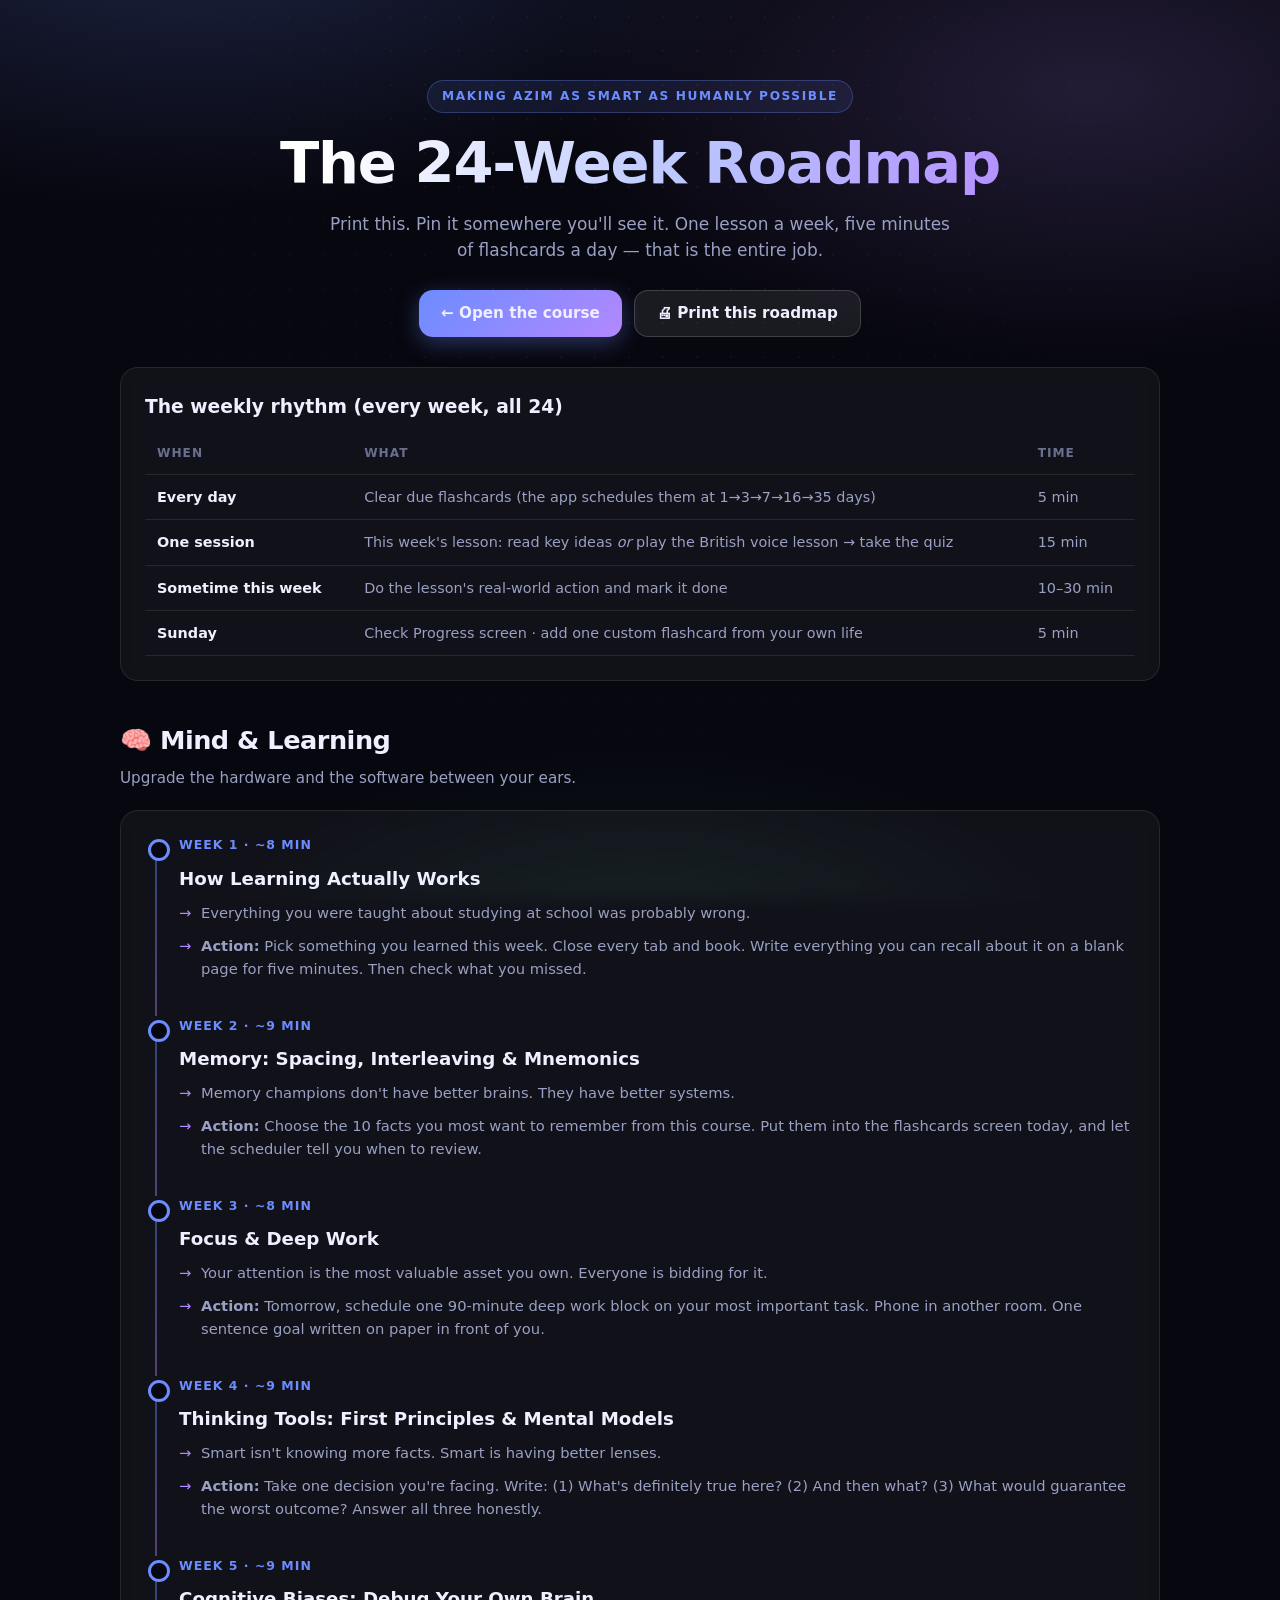
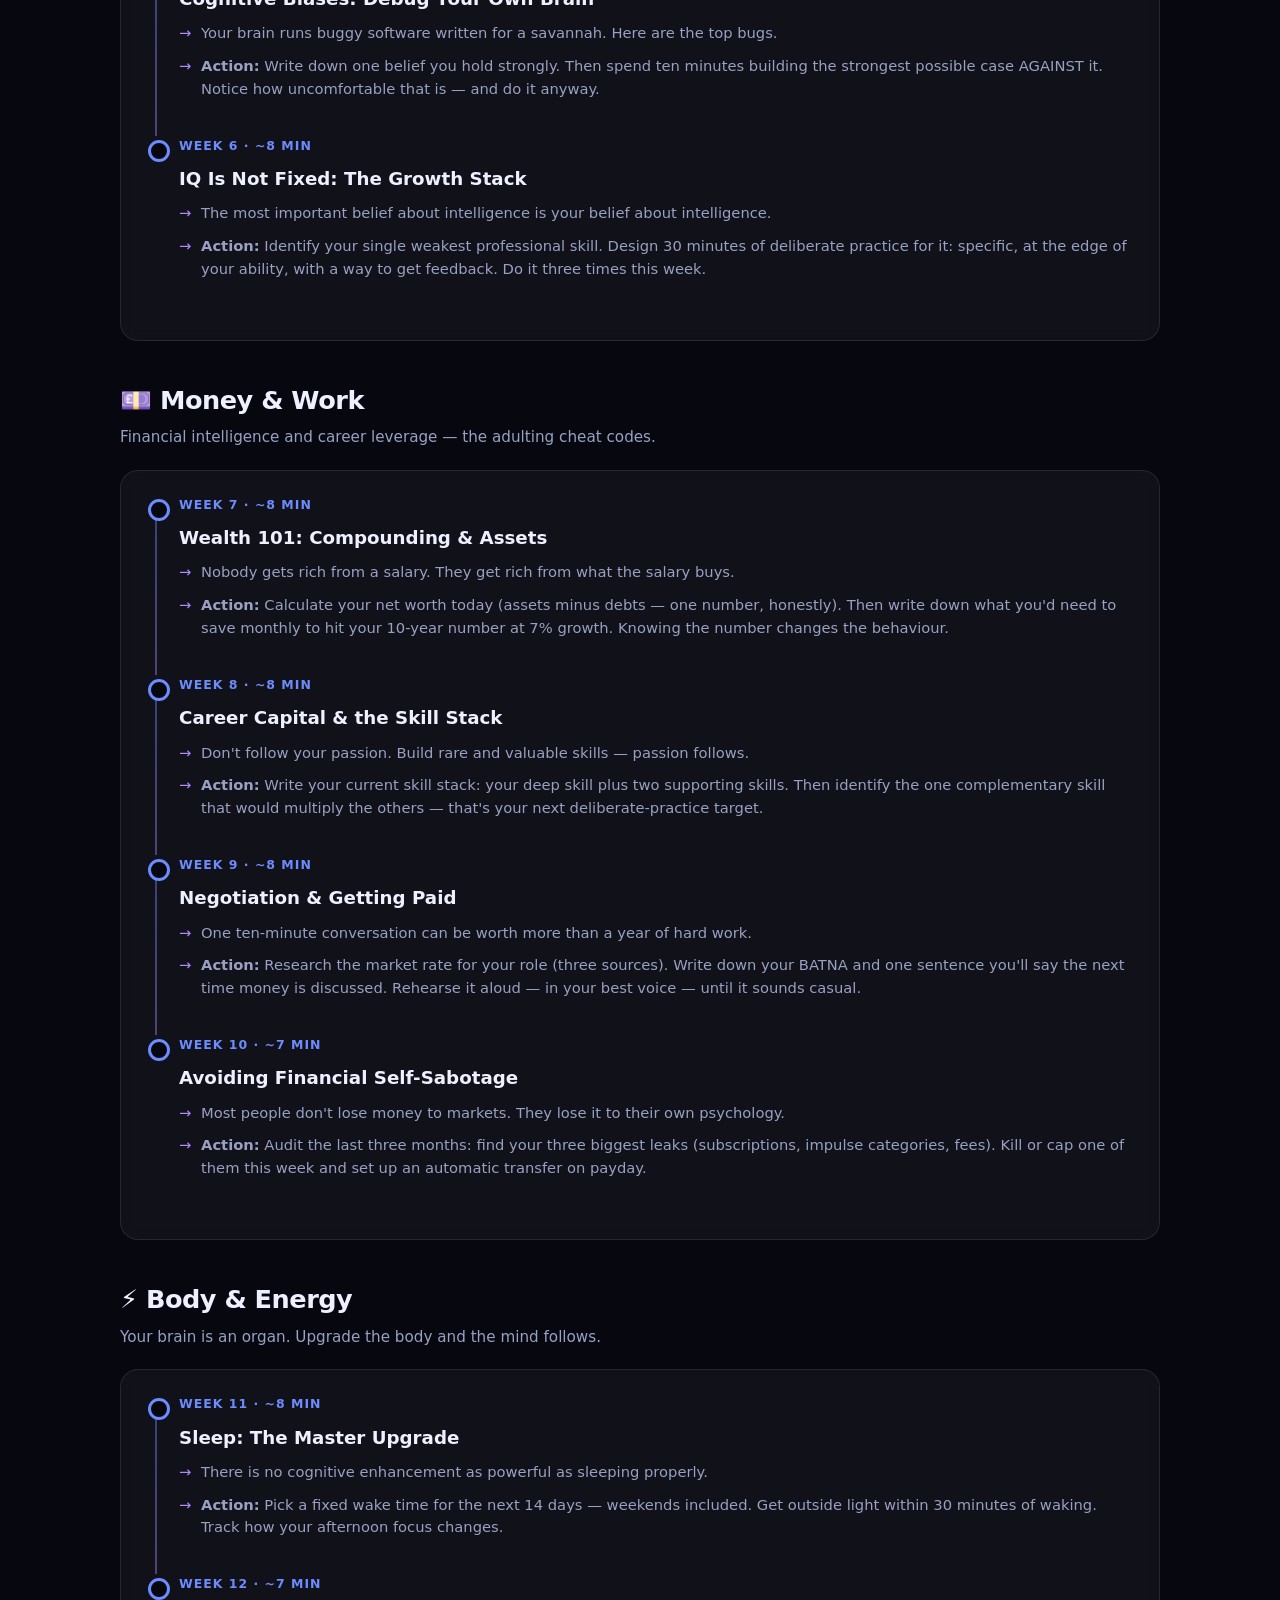
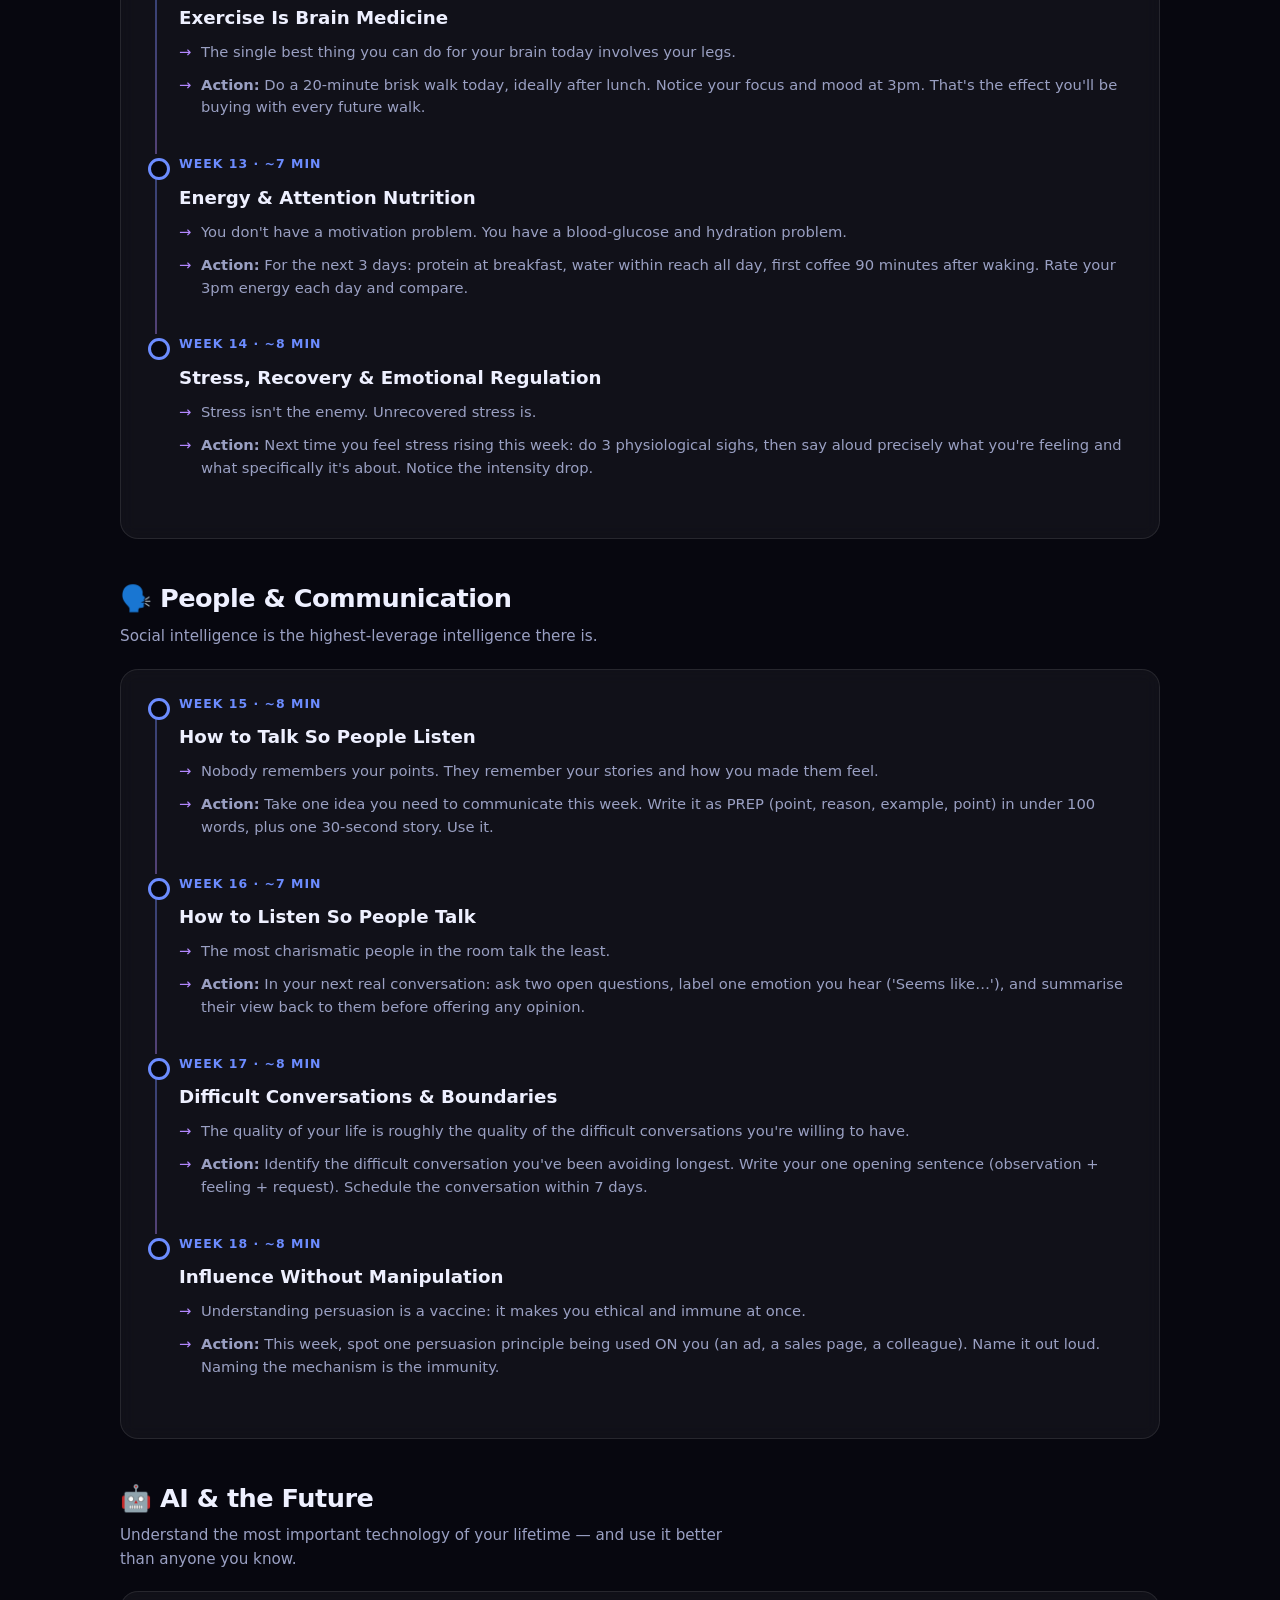
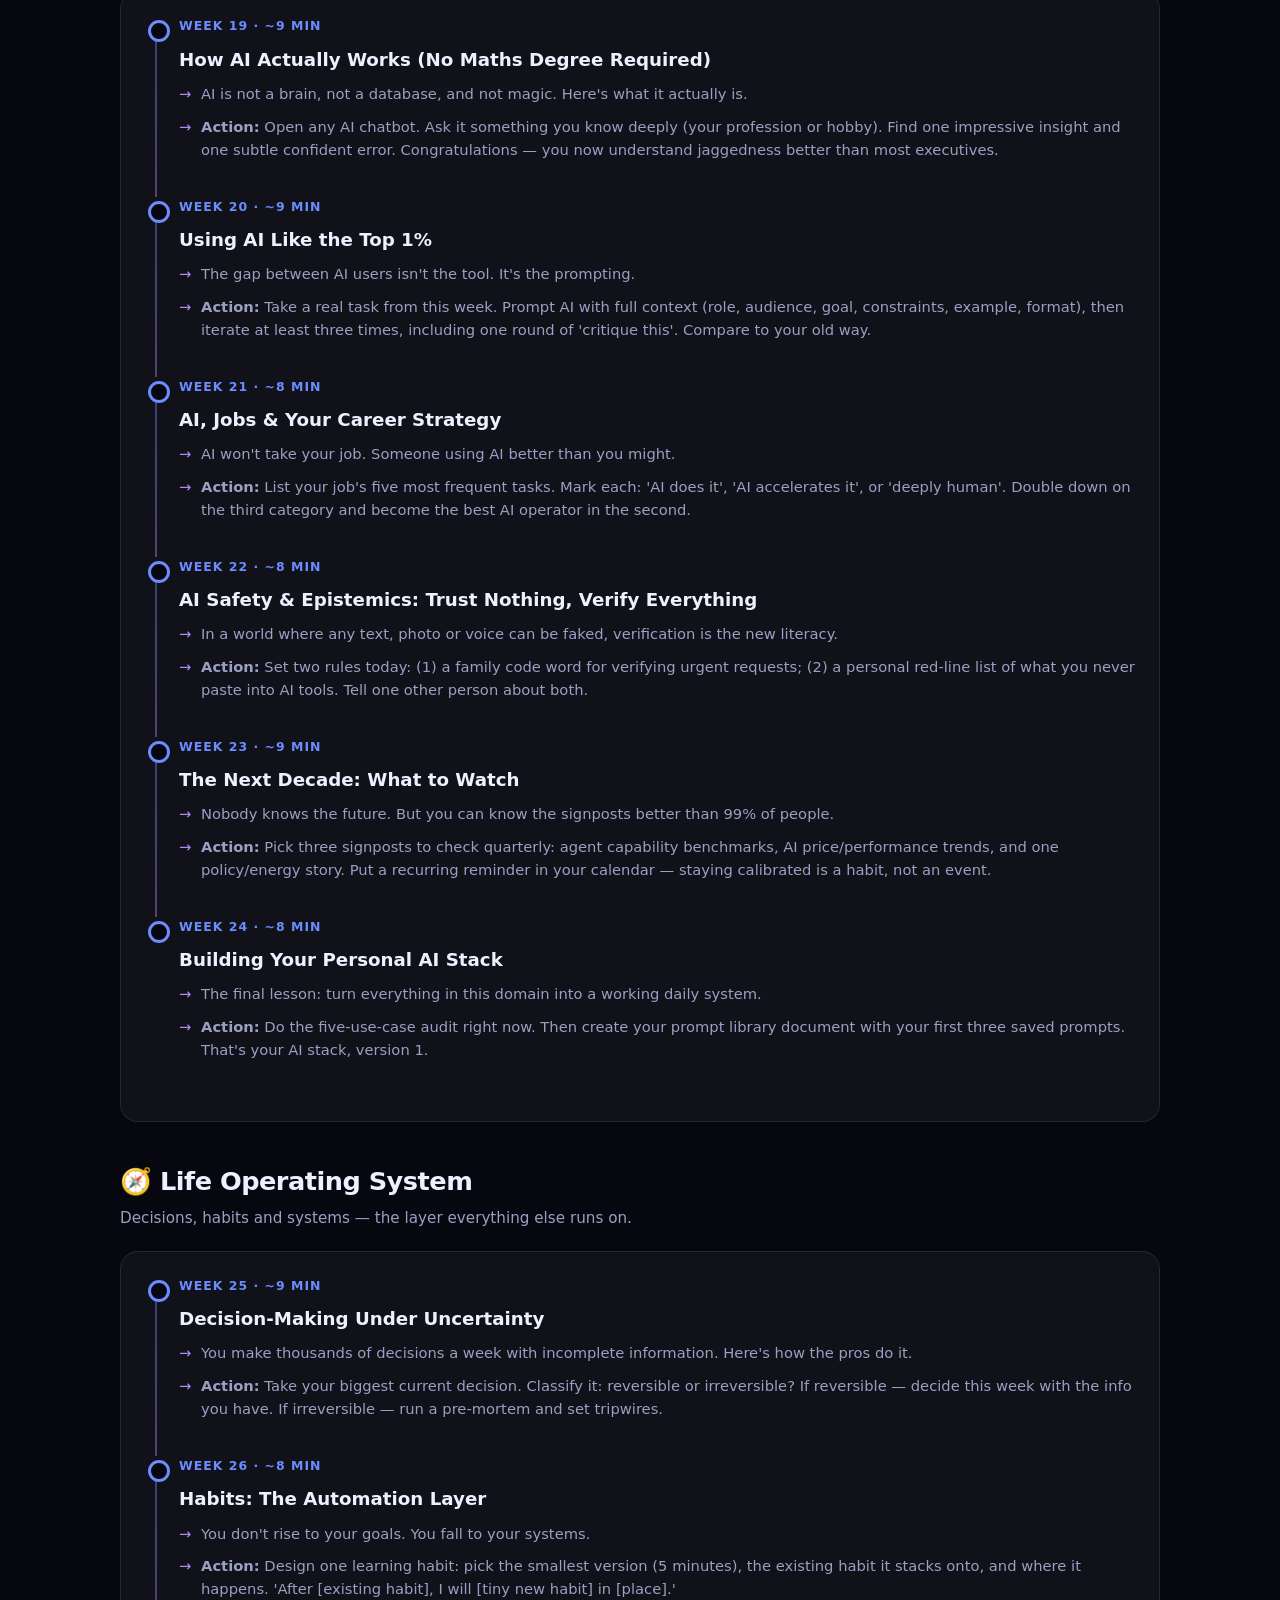
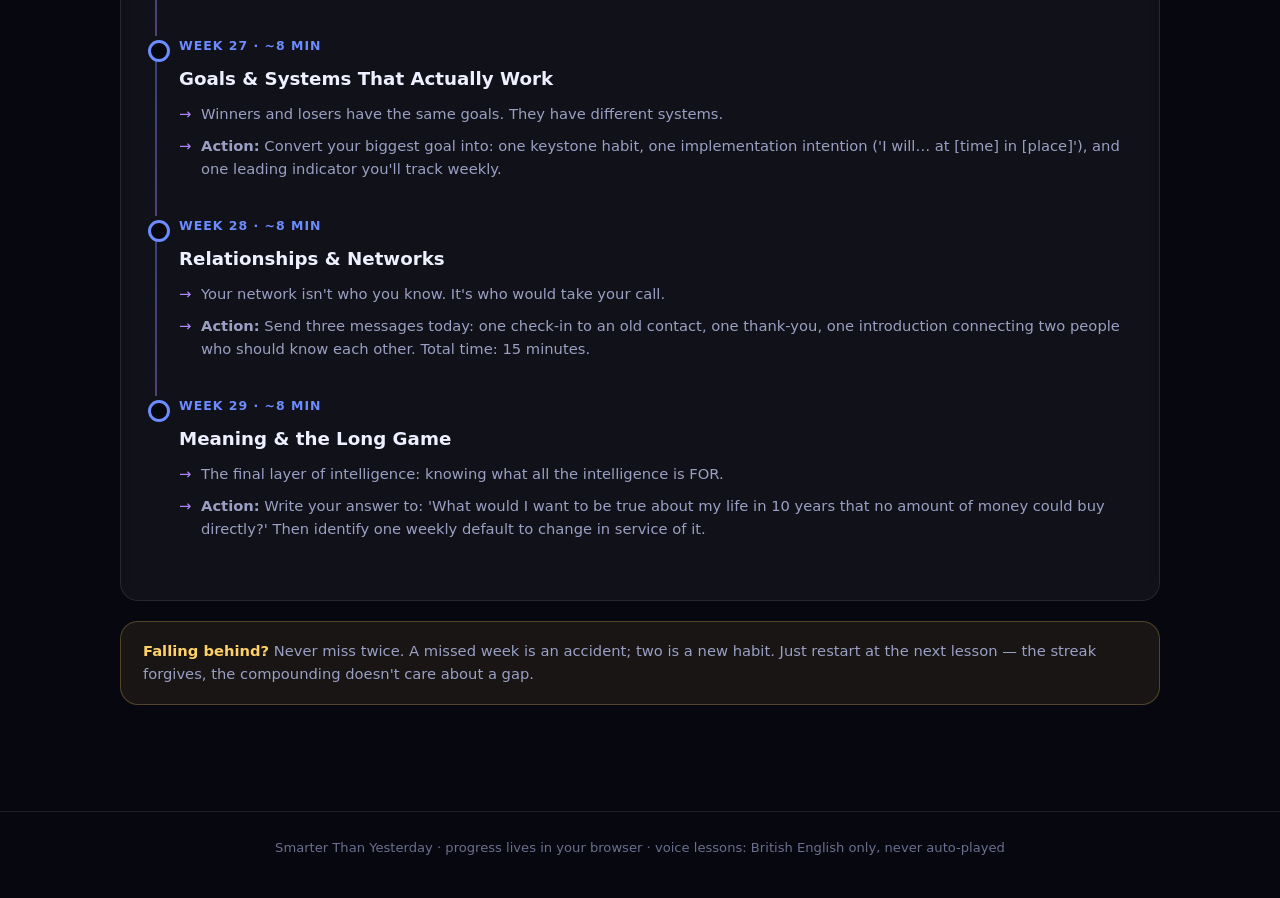
==== roadmap.html @ 850fe7d0 "Add interactive 'Smarter Than Yesterday' course: curriculum data, design system, app engine, SPA she" ====
<!DOCTYPE html>
<html lang="en-GB">
<head>
<meta charset="UTF-8">
<meta name="viewport" content="width=device-width, initial-scale=1.0">
<title>24-Week Roadmap — Smarter Than Yesterday</title>
<link rel="icon" href="data:image/svg+xml,<svg xmlns='http://www.w3.org/2000/svg' viewBox='0 0 100 100'><text y='.9em' font-size='90'>🗺️</text></svg>">
<link rel="stylesheet" href="css/styles.css">
</head>
<body>
<div class="aurora"></div>
<main>
  <div class="wrap" id="view">
    <section class="hero">
      <span class="eyebrow">Making Azim as smart as humanly possible</span>
      <h1>The 24-Week Roadmap</h1>
      <p class="lead">Print this. Pin it somewhere you'll see it. One lesson a week, five minutes of flashcards a day — that is the entire job.</p>
      <div class="btn-row" style="justify-content:center">
        <a class="btn primary" href="index.html">← Open the course</a>
        <button class="btn" onclick="window.print()">🖨 Print this roadmap</button>
      </div>
    </section>

    <div class="card mb">
      <h3 style="margin-bottom:12px">The weekly rhythm (every week, all 24)</h3>
      <table class="clean">
        <tr><th>When</th><th>What</th><th>Time</th></tr>
        <tr><td>Every day</td><td>Clear due flashcards (the app schedules them at 1→3→7→16→35 days)</td><td>5 min</td></tr>
        <tr><td>One session</td><td>This week's lesson: read key ideas <i>or</i> play the British voice lesson → take the quiz</td><td>15 min</td></tr>
        <tr><td>Sometime this week</td><td>Do the lesson's real-world action and mark it done</td><td>10–30 min</td></tr>
        <tr><td>Sunday</td><td>Check Progress screen · add one custom flashcard from your own life</td><td>5 min</td></tr>
      </table>
    </div>

    <div id="roadmap-body"></div>

    <div class="callout mt"><b>Falling behind?</b> Never miss twice. A missed week is an accident; two is a new habit. Just restart at the next lesson — the streak forgives, the compounding doesn't care about a gap.</div>
  </div>
</main>
<footer><div class="wrap"><p>Smarter Than Yesterday · progress lives in your browser · voice lessons: British English only, never auto-played</p></div></footer>
<script src="js/data.js"></script>
<script>
  const body = document.getElementById("roadmap-body");
  let wk = 0;
  body.innerHTML = COURSE.domains.map(d => `
    <div class="section-head"><h2>${d.icon} ${d.name}</h2><p>${d.tagline}</p></div>
    <div class="card mb">
      ${d.lessons.map(l => { wk++; return `
        <div class="phase">
          <div class="when">Week ${wk} · ~${l.minutes} min</div>
          <h3>${l.title}</h3>
          <ul>
            <li>${l.hook}</li>
            <li><b>Action:</b> ${l.action}</li>
          </ul>
        </div>`; }).join("")}
    </div>`).join("");
</script>
</body>
</html>
---- css/styles.css ----
/* ============================================================
   SMARTER THAN YESTERDAY — design system
   Dark aurora glassmorphism. Zero external dependencies.
   ============================================================ */

:root {
  --bg: #07070f;
  --bg-2: #0d0d1c;
  --glass: rgba(255, 255, 255, 0.045);
  --glass-strong: rgba(255, 255, 255, 0.08);
  --stroke: rgba(255, 255, 255, 0.09);
  --stroke-strong: rgba(255, 255, 255, 0.16);
  --text: #eef0ff;
  --text-dim: #9aa0c3;
  --text-faint: #6a6f8f;
  --brand: #6c8cff;
  --brand-2: #b388ff;
  --good: #3ddc97;
  --warn: #ffd166;
  --bad: #ff6b81;
  --radius: 18px;
  --radius-sm: 12px;
  --font: "Segoe UI", system-ui, -apple-system, "Helvetica Neue", Arial, sans-serif;
  --mono: "Cascadia Code", "SF Mono", Consolas, monospace;
}

* { box-sizing: border-box; margin: 0; padding: 0; }

html { scroll-behavior: smooth; }

body {
  font-family: var(--font);
  background: var(--bg);
  color: var(--text);
  min-height: 100vh;
  line-height: 1.55;
  overflow-x: hidden;
}

/* ---- aurora background ---- */
.aurora {
  position: fixed; inset: 0; z-index: -1; overflow: hidden;
  background:
    radial-gradient(ellipse 80% 55% at 15% -10%, rgba(108, 140, 255, 0.22), transparent 60%),
    radial-gradient(ellipse 70% 50% at 85% 10%, rgba(179, 136, 255, 0.16), transparent 60%),
    radial-gradient(ellipse 60% 45% at 50% 110%, rgba(61, 220, 151, 0.10), transparent 60%),
    var(--bg);
}
.aurora::after {
  content: "";
  position: absolute; inset: 0;
  background-image: radial-gradient(rgba(255,255,255,0.05) 1px, transparent 1px);
  background-size: 34px 34px;
  mask-image: radial-gradient(ellipse at 50% 20%, black 0%, transparent 75%);
  -webkit-mask-image: radial-gradient(ellipse at 50% 20%, black 0%, transparent 75%);
}

/* ---- layout ---- */
.wrap { max-width: 1080px; margin: 0 auto; padding: 0 20px; }

/* ---- top nav ---- */
nav.top {
  position: sticky; top: 0; z-index: 50;
  backdrop-filter: blur(14px); -webkit-backdrop-filter: blur(14px);
  background: rgba(7, 7, 15, 0.72);
  border-bottom: 1px solid var(--stroke);
}
nav.top .wrap { display: flex; align-items: center; gap: 14px; padding-top: 10px; padding-bottom: 10px; flex-wrap: wrap; }
.brand { display: flex; align-items: center; gap: 10px; font-weight: 800; font-size: 1.02rem; letter-spacing: 0.2px; cursor: pointer; }
.brand .logo {
  width: 34px; height: 34px; border-radius: 10px; display: grid; place-items: center;
  background: linear-gradient(135deg, var(--brand), var(--brand-2));
  font-size: 1.1rem; box-shadow: 0 4px 18px rgba(108, 140, 255, 0.4);
}
.brand small { display: block; font-weight: 500; font-size: 0.66rem; color: var(--text-faint); letter-spacing: 0.4px; }
.nav-links { display: flex; gap: 2px; margin-left: auto; flex-wrap: wrap; }
.nav-links a {
  color: var(--text-dim); text-decoration: none; font-size: 0.86rem; font-weight: 600;
  padding: 7px 12px; border-radius: 10px; transition: all 0.18s ease;
}
.nav-links a:hover { color: var(--text); background: var(--glass); }
.nav-links a.active { color: var(--text); background: var(--glass-strong); }
.nav-stat { font-size: 0.8rem; font-weight: 700; color: var(--warn); padding: 7px 10px; border-radius: 10px; background: rgba(255, 209, 102, 0.08); border: 1px solid rgba(255, 209, 102, 0.2); white-space: nowrap; }

main { padding: 34px 0 90px; }

/* ---- hero ---- */
.hero { text-align: center; padding: 46px 0 30px; }
.hero .eyebrow {
  display: inline-block; font-size: 0.76rem; font-weight: 700; letter-spacing: 1.6px; text-transform: uppercase;
  color: var(--brand); background: rgba(108, 140, 255, 0.1); border: 1px solid rgba(108, 140, 255, 0.3);
  padding: 6px 14px; border-radius: 100px; margin-bottom: 20px;
}
.hero h1 {
  font-size: clamp(2.1rem, 5.5vw, 3.6rem); font-weight: 850; line-height: 1.08; letter-spacing: -1.2px;
  background: linear-gradient(100deg, #fff 20%, #b9c6ff 55%, var(--brand-2) 90%);
  -webkit-background-clip: text; background-clip: text; -webkit-text-fill-color: transparent;
  margin-bottom: 16px;
}
.hero p.lead { max-width: 640px; margin: 0 auto 26px; color: var(--text-dim); font-size: 1.06rem; }

.hero-stats { display: flex; justify-content: center; gap: 12px; flex-wrap: wrap; margin-top: 30px; }
.hstat {
  background: var(--glass); border: 1px solid var(--stroke); border-radius: var(--radius);
  padding: 14px 20px; min-width: 120px; backdrop-filter: blur(8px);
}
.hstat b { display: block; font-size: 1.5rem; font-weight: 800; color: var(--text); }
.hstat span { font-size: 0.76rem; color: var(--text-faint); font-weight: 600; text-transform: uppercase; letter-spacing: 0.8px; }

/* ---- buttons ---- */
.btn {
  display: inline-flex; align-items: center; gap: 8px; justify-content: center;
  font-family: var(--font); font-size: 0.95rem; font-weight: 700; cursor: pointer;
  border: 1px solid var(--stroke-strong); background: var(--glass-strong); color: var(--text);
  padding: 12px 22px; border-radius: 14px; text-decoration: none; transition: all 0.18s ease;
}
.btn:hover { transform: translateY(-2px); border-color: var(--brand); box-shadow: 0 8px 24px rgba(108, 140, 255, 0.18); }
.btn.primary { background: linear-gradient(135deg, var(--brand), var(--brand-2)); border: none; box-shadow: 0 6px 22px rgba(108, 140, 255, 0.35); }
.btn.primary:hover { box-shadow: 0 10px 30px rgba(108, 140, 255, 0.5); }
.btn.ghost { background: transparent; }
.btn.small { padding: 8px 14px; font-size: 0.84rem; border-radius: 10px; }
.btn:disabled { opacity: 0.45; cursor: not-allowed; transform: none; box-shadow: none; }
.btn-row { display: flex; gap: 12px; flex-wrap: wrap; }

/* ---- cards ---- */
.card {
  background: var(--glass); border: 1px solid var(--stroke); border-radius: var(--radius);
  padding: 24px; backdrop-filter: blur(8px); transition: border-color 0.2s ease, transform 0.2s ease;
}
.card.hoverable:hover { border-color: var(--stroke-strong); transform: translateY(-3px); }
.grid { display: grid; gap: 16px; }
.grid.two { grid-template-columns: repeat(auto-fit, minmax(300px, 1fr)); }
.grid.three { grid-template-columns: repeat(auto-fit, minmax(260px, 1fr)); }

/* ---- domain cards ---- */
.domain-card { cursor: pointer; position: relative; overflow: hidden; }
.domain-card .glow { position: absolute; inset: -40% -20% auto; height: 140px; border-radius: 50%; filter: blur(60px); opacity: 0.25; pointer-events: none; }
.domain-card .icon { font-size: 2rem; margin-bottom: 10px; }
.domain-card h3 { font-size: 1.18rem; font-weight: 800; margin-bottom: 6px; }
.domain-card p { color: var(--text-dim); font-size: 0.9rem; margin-bottom: 16px; }
.progress-line { height: 7px; background: rgba(255,255,255,0.07); border-radius: 100px; overflow: hidden; margin-bottom: 8px; }
.progress-line > i { display: block; height: 100%; border-radius: 100px; transition: width 0.5s ease; }
.domain-meta { display: flex; justify-content: space-between; font-size: 0.78rem; color: var(--text-faint); font-weight: 600; }

/* ---- section headers ---- */
.section-head { margin: 40px 0 20px; }
.section-head h2 { font-size: 1.6rem; font-weight: 800; letter-spacing: -0.5px; margin-bottom: 6px; }
.section-head p { color: var(--text-dim); font-size: 0.95rem; max-width: 640px; }

/* ---- lesson list ---- */
.lesson-row {
  display: flex; align-items: center; gap: 16px; padding: 16px 18px; cursor: pointer;
  background: var(--glass); border: 1px solid var(--stroke); border-radius: var(--radius-sm);
  margin-bottom: 10px; transition: all 0.18s ease;
}
.lesson-row:hover { border-color: var(--stroke-strong); background: var(--glass-strong); transform: translateX(4px); }
.lesson-row .num {
  width: 38px; height: 38px; border-radius: 11px; display: grid; place-items: center; flex-shrink: 0;
  font-weight: 800; font-size: 0.92rem; background: var(--glass-strong); border: 1px solid var(--stroke);
}
.lesson-row .info { flex: 1; min-width: 0; }
.lesson-row .info b { display: block; font-size: 0.99rem; }
.lesson-row .info span { font-size: 0.8rem; color: var(--text-faint); }
.lesson-row .state { font-size: 1.1rem; flex-shrink: 0; }
.lesson-row.done .num { background: rgba(61, 220, 151, 0.14); border-color: rgba(61, 220, 151, 0.4); color: var(--good); }

/* ---- lesson view ---- */
.lesson-head { margin-bottom: 26px; }
.lesson-head .crumbs { font-size: 0.8rem; color: var(--text-faint); margin-bottom: 12px; font-weight: 600; }
.lesson-head .crumbs a { color: var(--brand); text-decoration: none; }
.lesson-head h1 { font-size: clamp(1.6rem, 4vw, 2.3rem); font-weight: 850; letter-spacing: -0.8px; line-height: 1.15; margin-bottom: 10px; }
.lesson-head .hook { color: var(--text-dim); font-size: 1.08rem; font-style: italic; }
.lesson-head .meta { display: flex; gap: 10px; margin-top: 14px; flex-wrap: wrap; }
.chip {
  font-size: 0.76rem; font-weight: 700; padding: 5px 12px; border-radius: 100px;
  background: var(--glass-strong); border: 1px solid var(--stroke); color: var(--text-dim);
}
.chip.accent { color: var(--brand); border-color: rgba(108, 140, 255, 0.35); background: rgba(108, 140, 255, 0.1); }

.idea { margin-bottom: 14px; border-left: 3px solid var(--brand); }
.idea h4 { font-size: 1.02rem; font-weight: 750; margin-bottom: 6px; }
.idea p { color: var(--text-dim); font-size: 0.94rem; }

.action-box {
  margin-top: 26px; padding: 22px 24px; border-radius: var(--radius);
  background: linear-gradient(135deg, rgba(61, 220, 151, 0.1), rgba(76, 201, 240, 0.07));
  border: 1px solid rgba(61, 220, 151, 0.3);
}
.action-box h4 { color: var(--good); font-size: 0.82rem; text-transform: uppercase; letter-spacing: 1.4px; margin-bottom: 8px; }
.action-box p { font-size: 1rem; }

/* ---- voice player ---- */
.voice-box { margin-top: 26px; padding: 22px 24px; }
.voice-box h4 { font-size: 0.82rem; text-transform: uppercase; letter-spacing: 1.4px; color: var(--brand-2); margin-bottom: 6px; }
.voice-box .note { font-size: 0.82rem; color: var(--text-faint); margin-bottom: 14px; }
.voice-controls { display: flex; gap: 10px; flex-wrap: wrap; align-items: center; }
.voice-status { font-size: 0.84rem; color: var(--text-dim); margin-top: 12px; min-height: 1.2em; }
.voice-status.speaking::before { content: "● "; color: var(--good); animation: pulse 1.1s ease-in-out infinite; }
@keyframes pulse { 50% { opacity: 0.3; } }
select.voice-select {
  background: var(--bg-2); color: var(--text); border: 1px solid var(--stroke-strong);
  border-radius: 10px; padding: 9px 12px; font-family: var(--font); font-size: 0.86rem; max-width: 260px;
}

/* ---- quiz ---- */
.quiz-q { margin-bottom: 26px; }
.quiz-q h4 { font-size: 1.06rem; font-weight: 750; margin-bottom: 14px; }
.quiz-q .qn { color: var(--brand); font-weight: 800; margin-right: 6px; }
.opt {
  display: block; width: 100%; text-align: left; cursor: pointer; margin-bottom: 8px;
  background: var(--glass); border: 1px solid var(--stroke); border-radius: var(--radius-sm);
  padding: 13px 16px; color: var(--text); font-family: var(--font); font-size: 0.93rem; transition: all 0.15s ease;
}
.opt:hover:not(:disabled) { border-color: var(--brand); background: var(--glass-strong); }
.opt:disabled { cursor: default; }
.opt.correct { border-color: var(--good); background: rgba(61, 220, 151, 0.12); }
.opt.wrong { border-color: var(--bad); background: rgba(255, 107, 129, 0.1); }
.opt.dim { opacity: 0.45; }
.why {
  margin-top: 10px; padding: 13px 16px; border-radius: var(--radius-sm); font-size: 0.88rem;
  background: rgba(108, 140, 255, 0.08); border: 1px solid rgba(108, 140, 255, 0.25); color: var(--text-dim);
}
.quiz-result { text-align: center; padding: 34px 20px; }
.quiz-result .big { font-size: 3rem; font-weight: 850; margin-bottom: 6px; }
.quiz-result .sub { color: var(--text-dim); margin-bottom: 20px; }

/* ---- flashcards ---- */
.flashcard {
  perspective: 1200px; height: 260px; cursor: pointer; margin-bottom: 18px;
}
.flashcard .inner {
  position: relative; width: 100%; height: 100%; transition: transform 0.55s cubic-bezier(0.2, 0.8, 0.3, 1);
  transform-style: preserve-3d;
}
.flashcard.flipped .inner { transform: rotateY(180deg); }
.flashcard .face {
  position: absolute; inset: 0; backface-visibility: hidden; -webkit-backface-visibility: hidden;
  display: flex; flex-direction: column; align-items: center; justify-content: center; text-align: center;
  padding: 26px; border-radius: var(--radius); background: var(--glass); border: 1px solid var(--stroke-strong);
  backdrop-filter: blur(10px);
}
.flashcard .face.back { transform: rotateY(180deg); background: rgba(108, 140, 255, 0.09); border-color: rgba(108, 140, 255, 0.35); }
.flashcard .face .tag { font-size: 0.72rem; text-transform: uppercase; letter-spacing: 1.4px; color: var(--text-faint); margin-bottom: 12px; font-weight: 700; }
.flashcard .face .content { font-size: 1.05rem; font-weight: 600; line-height: 1.5; }
.flash-hint { text-align: center; color: var(--text-faint); font-size: 0.82rem; margin-bottom: 18px; }
.review-btns { display: flex; gap: 10px; justify-content: center; }

/* ---- badges ---- */
.badge {
  display: flex; gap: 14px; align-items: center; padding: 14px 16px;
  background: var(--glass); border: 1px solid var(--stroke); border-radius: var(--radius-sm);
}
.badge .bicon { font-size: 1.6rem; }
.badge b { display: block; font-size: 0.92rem; }
.badge span { font-size: 0.78rem; color: var(--text-faint); }
.badge.locked { opacity: 0.4; filter: grayscale(1); }

/* ---- roadmap ---- */
.phase { position: relative; padding-left: 34px; margin-bottom: 30px; }
.phase::before { content: ""; position: absolute; left: 10px; top: 8px; bottom: -30px; width: 2px; background: linear-gradient(var(--brand), var(--brand-2)); opacity: 0.4; }
.phase:last-child::before { display: none; }
.phase::after {
  content: ""; position: absolute; left: 3px; top: 4px; width: 16px; height: 16px; border-radius: 50%;
  background: var(--bg); border: 3px solid var(--brand);
}
.phase h3 { font-size: 1.14rem; font-weight: 800; margin-bottom: 4px; }
.phase .when { font-size: 0.78rem; color: var(--brand); font-weight: 700; text-transform: uppercase; letter-spacing: 1px; margin-bottom: 10px; }
.phase ul { list-style: none; }
.phase li { padding: 5px 0 5px 22px; position: relative; color: var(--text-dim); font-size: 0.92rem; }
.phase li::before { content: "→"; position: absolute; left: 0; color: var(--brand-2); }

/* ---- stats ---- */
.stat-grid { display: grid; grid-template-columns: repeat(auto-fit, minmax(150px, 1fr)); gap: 12px; margin-bottom: 24px; }
.stat-box { text-align: center; padding: 18px 12px; }
.stat-box b { display: block; font-size: 1.9rem; font-weight: 850; }
.stat-box span { font-size: 0.74rem; color: var(--text-faint); font-weight: 700; text-transform: uppercase; letter-spacing: 0.8px; }

/* ---- tables ---- */
table.clean { width: 100%; border-collapse: collapse; font-size: 0.9rem; }
table.clean th, table.clean td { text-align: left; padding: 11px 12px; border-bottom: 1px solid var(--stroke); }
table.clean th { font-size: 0.76rem; text-transform: uppercase; letter-spacing: 1px; color: var(--text-faint); }
table.clean td { color: var(--text-dim); }
table.clean td:first-child { color: var(--text); font-weight: 600; }

/* ---- callouts ---- */
.callout {
  padding: 18px 22px; border-radius: var(--radius); margin-bottom: 16px;
  background: rgba(255, 209, 102, 0.07); border: 1px solid rgba(255, 209, 102, 0.25); font-size: 0.92rem; color: var(--text-dim);
}
.callout b { color: var(--warn); }
.callout.blue { background: rgba(108, 140, 255, 0.08); border-color: rgba(108, 140, 255, 0.3); }
.callout.blue b { color: var(--brand); }

/* ---- toast ---- */
#toast {
  position: fixed; bottom: 24px; left: 50%; transform: translateX(-50%) translateY(80px);
  background: var(--bg-2); border: 1px solid var(--stroke-strong); color: var(--text);
  padding: 13px 22px; border-radius: 100px; font-size: 0.9rem; font-weight: 600; z-index: 100;
  transition: transform 0.35s cubic-bezier(0.2, 0.9, 0.3, 1.2); box-shadow: 0 10px 40px rgba(0,0,0,0.5);
  pointer-events: none; max-width: 90vw; text-align: center;
}
#toast.show { transform: translateX(-50%) translateY(0); }

/* ---- confetti ---- */
.confetti-bit { position: fixed; top: -12px; z-index: 99; pointer-events: none; border-radius: 2px; }

/* ---- footer ---- */
footer { border-top: 1px solid var(--stroke); padding: 26px 0 40px; text-align: center; color: var(--text-faint); font-size: 0.82rem; }

/* ---- misc ---- */
.text-dim { color: var(--text-dim); }
.mt { margin-top: 20px; }
.mb { margin-bottom: 20px; }
.center { text-align: center; }
.hidden { display: none !important; }

@media (max-width: 640px) {
  .nav-links a { padding: 6px 8px; font-size: 0.8rem; }
  .hero { padding: 30px 0 18px; }
  main { padding: 22px 0 70px; }
}

@media (prefers-reduced-motion: reduce) {
  *, *::before, *::after { animation-duration: 0.01ms !important; transition-duration: 0.01ms !important; }
  html { scroll-behavior: auto; }
}
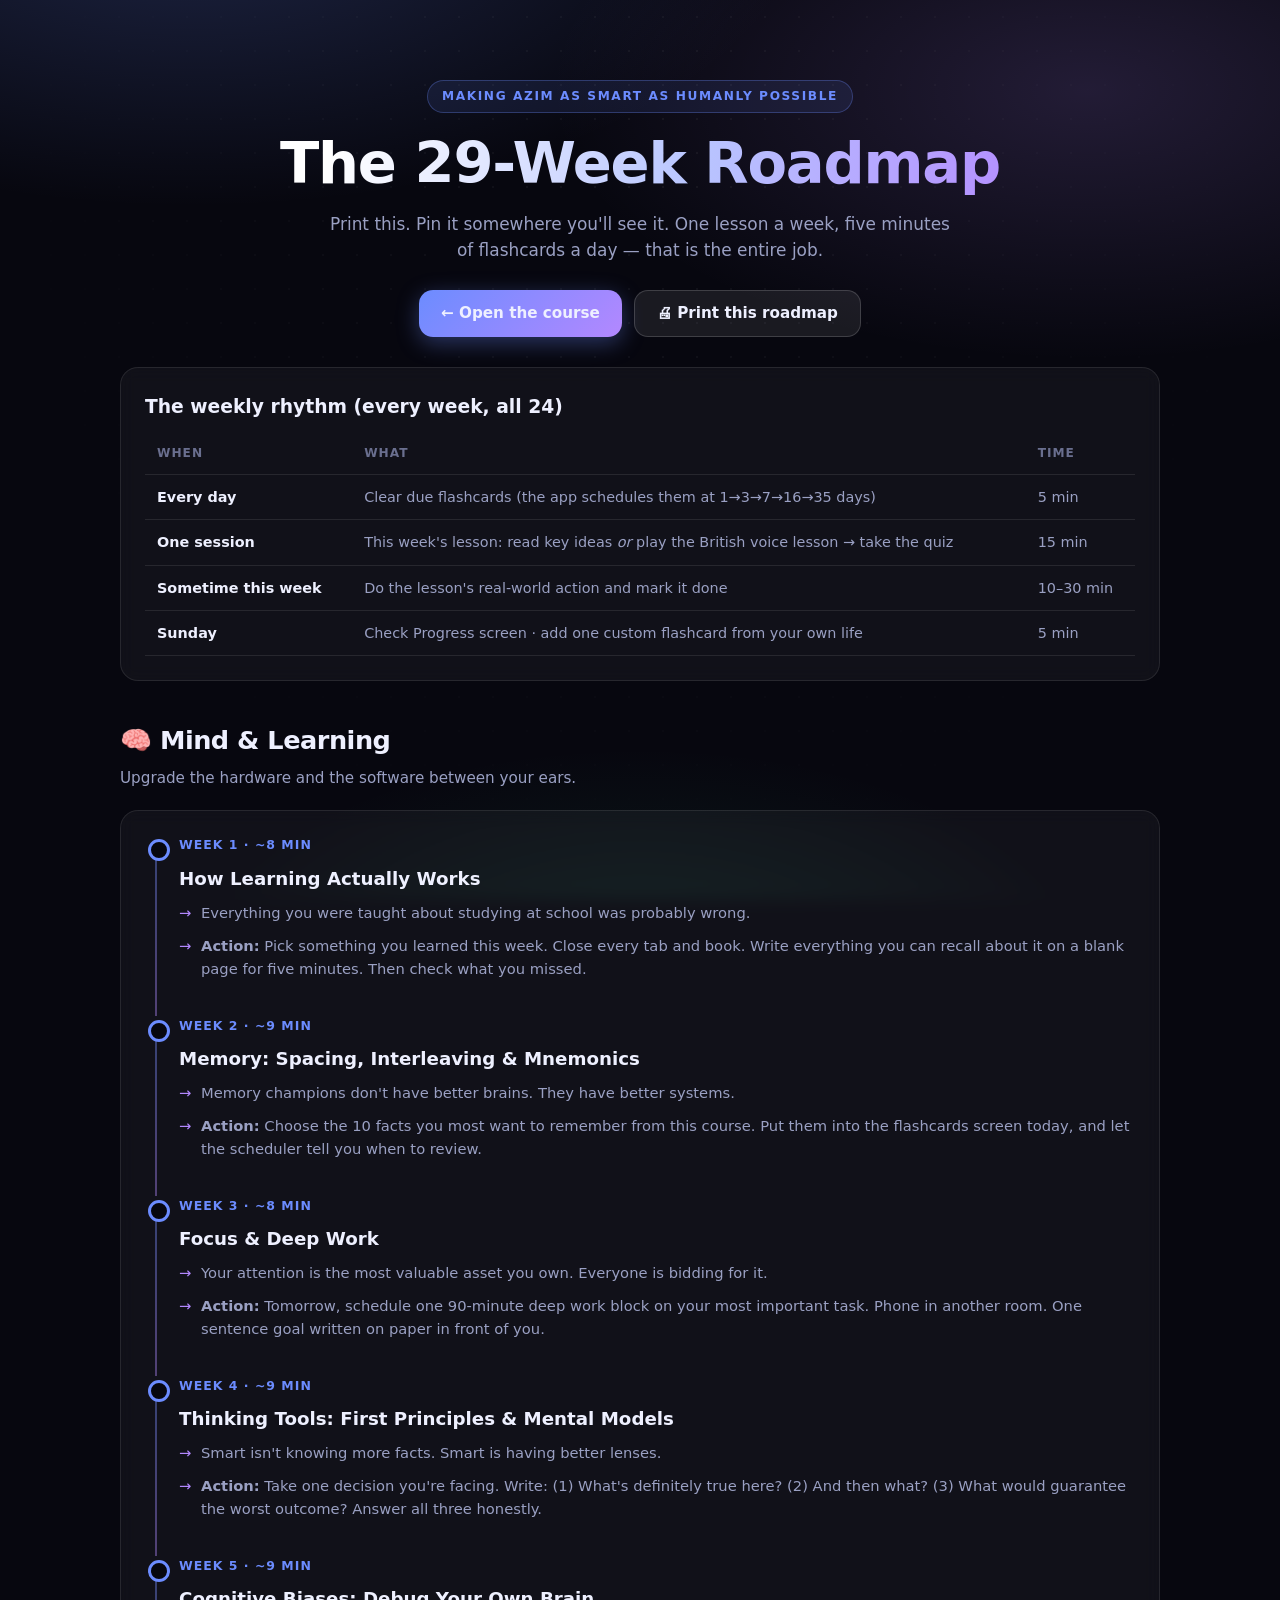
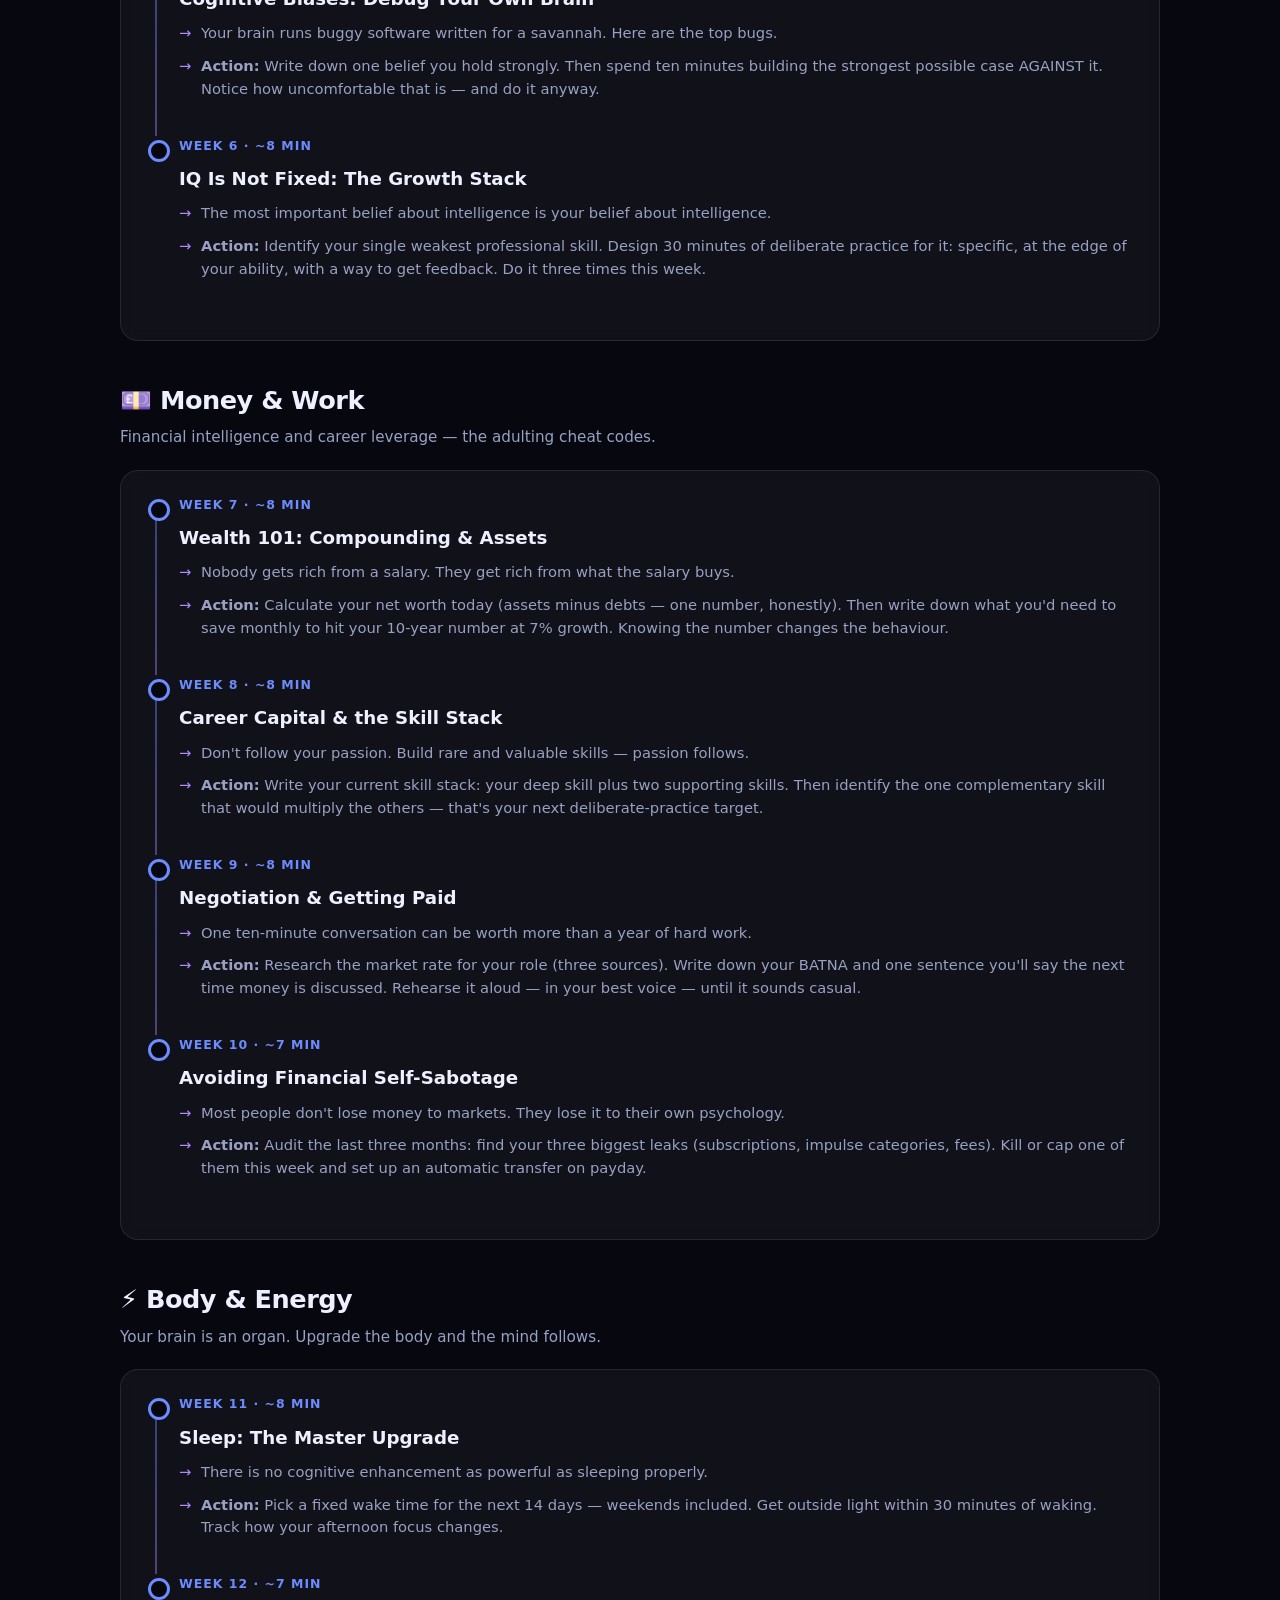
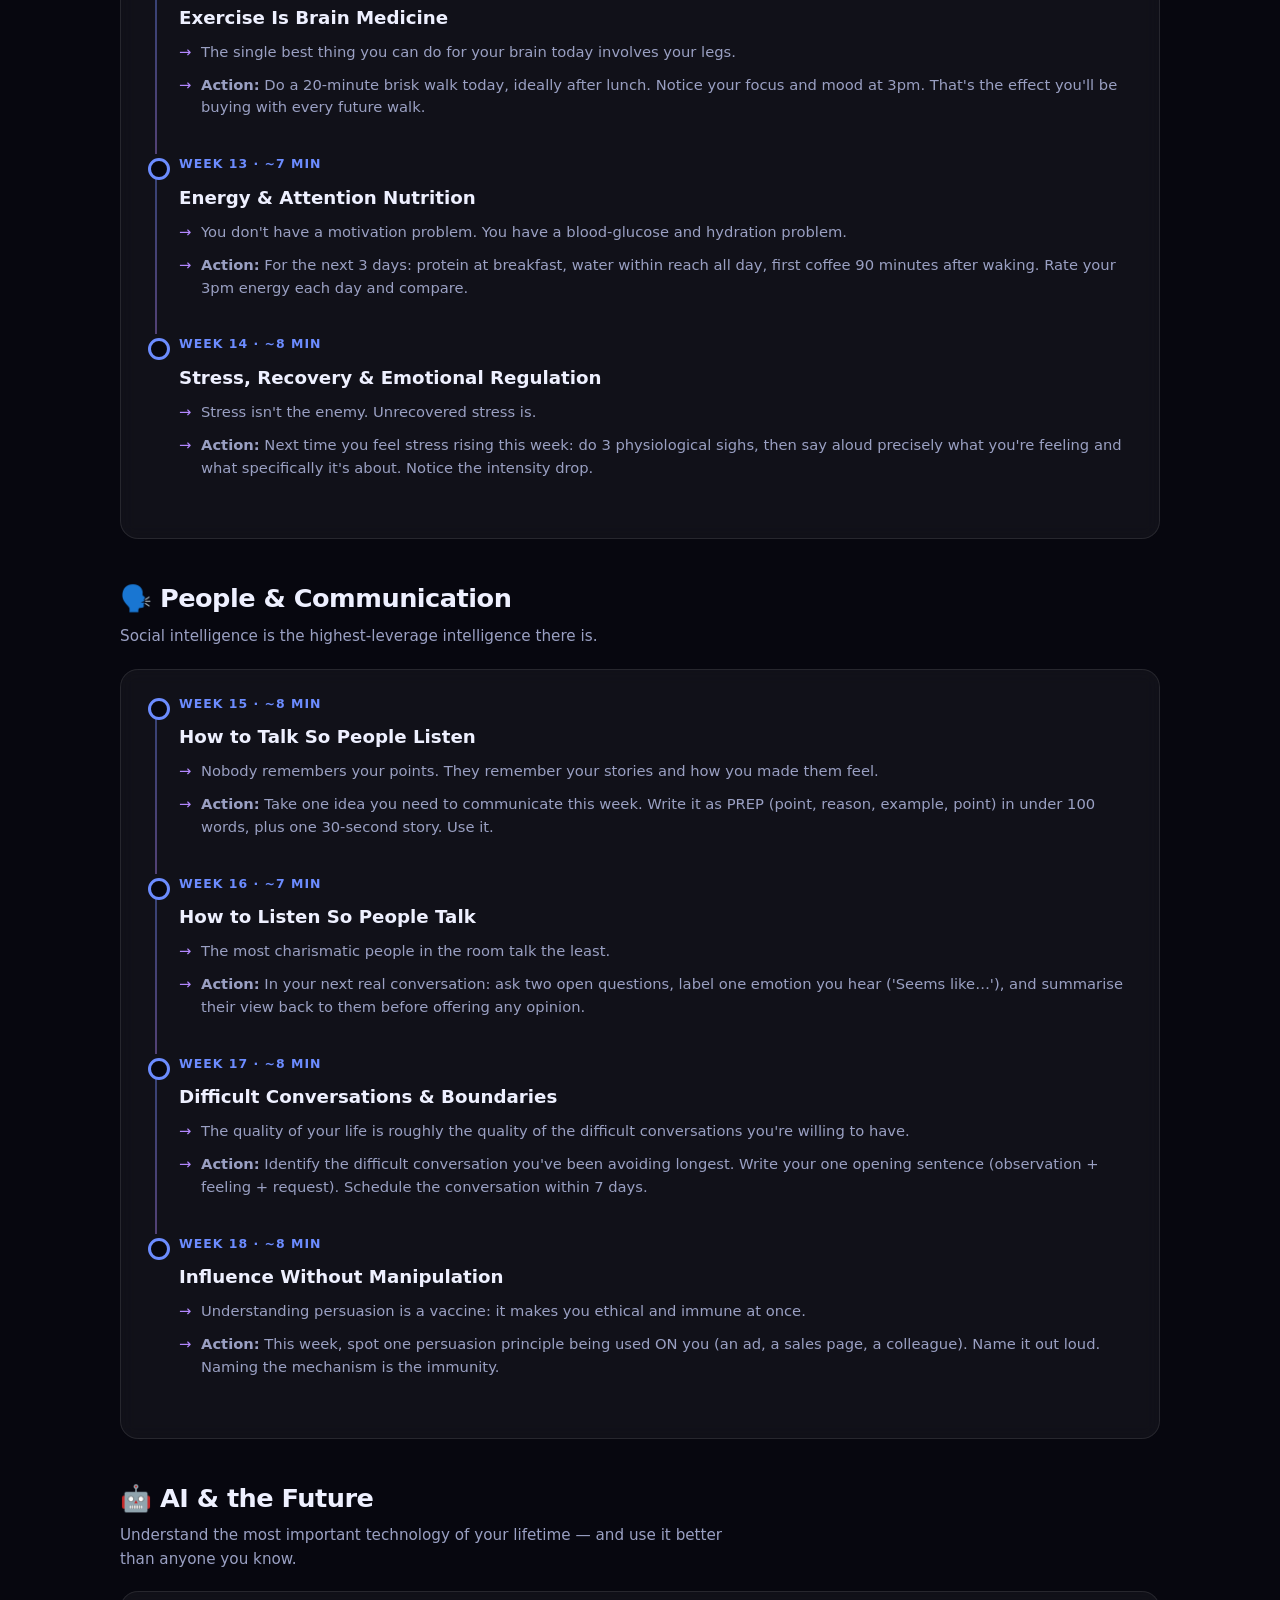
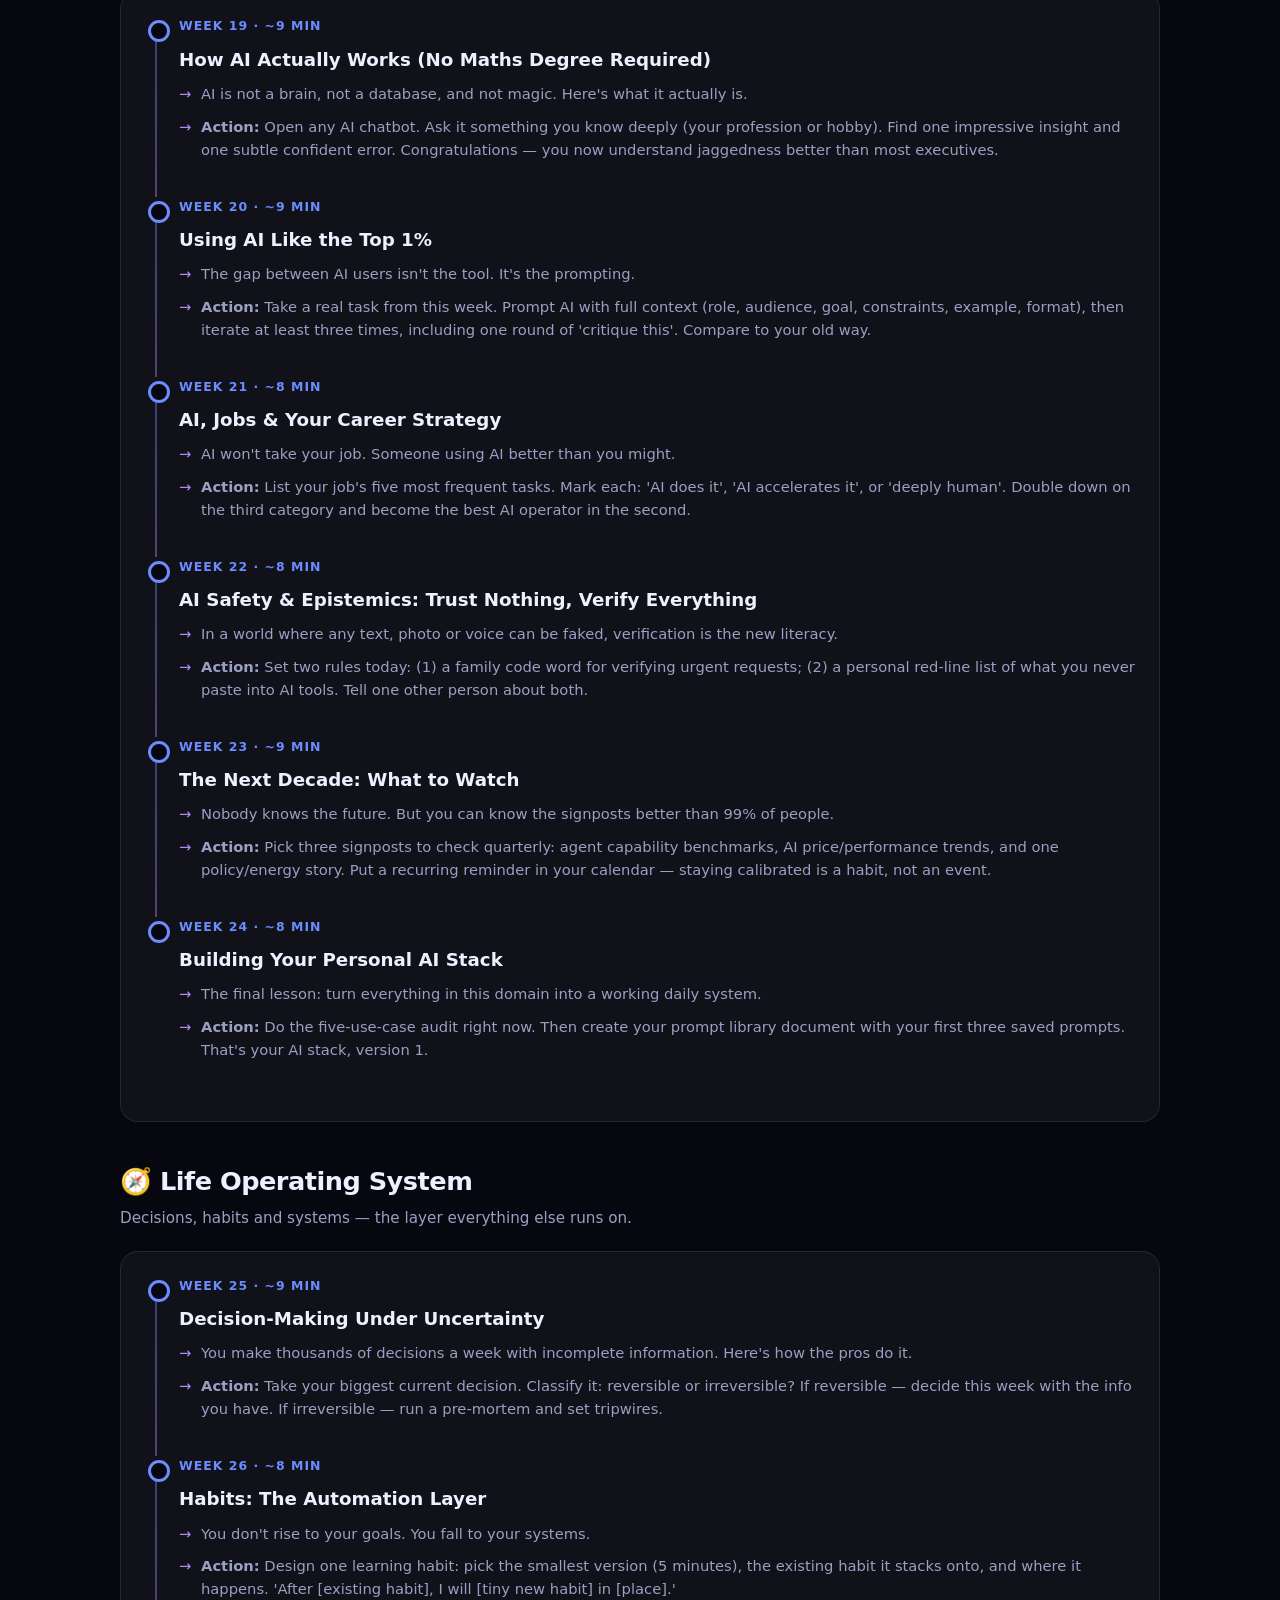
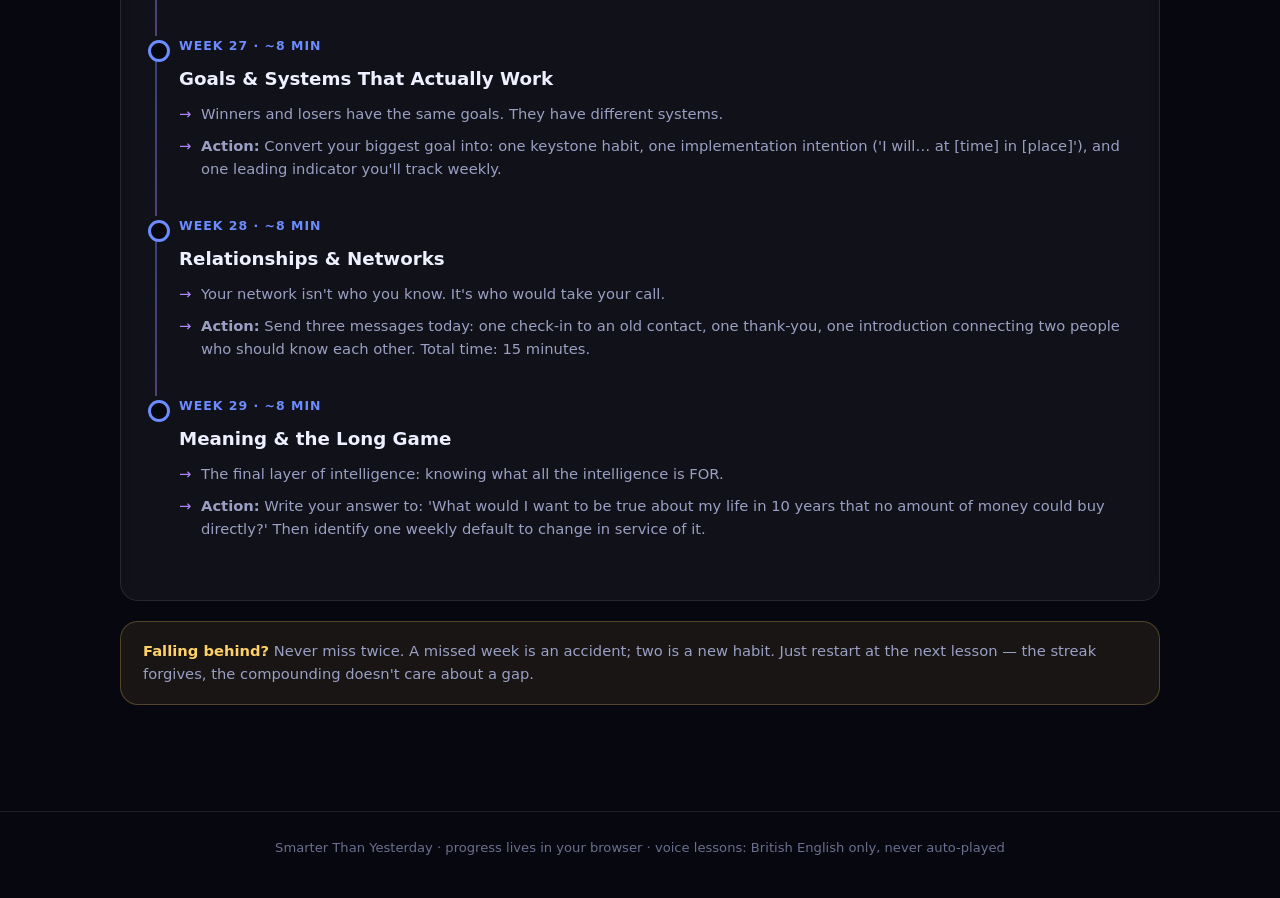
==== commit 39cdff7a: "Add README course guide with honest quantification; fix week counts; strict en-GB voice fallback; va" ====
--- a/roadmap.html
+++ b/roadmap.html
@@ -3,7 +3,7 @@
 <head>
 <meta charset="UTF-8">
 <meta name="viewport" content="width=device-width, initial-scale=1.0">
-<title>24-Week Roadmap — Smarter Than Yesterday</title>
+<title>29-Week Roadmap — Smarter Than Yesterday</title>
 <link rel="icon" href="data:image/svg+xml,<svg xmlns='http://www.w3.org/2000/svg' viewBox='0 0 100 100'><text y='.9em' font-size='90'>🗺️</text></svg>">
 <link rel="stylesheet" href="css/styles.css">
 </head>
@@ -13,7 +13,7 @@
   <div class="wrap" id="view">
     <section class="hero">
       <span class="eyebrow">Making Azim as smart as humanly possible</span>
-      <h1>The 24-Week Roadmap</h1>
+      <h1>The 29-Week Roadmap</h1>
       <p class="lead">Print this. Pin it somewhere you'll see it. One lesson a week, five minutes of flashcards a day — that is the entire job.</p>
       <div class="btn-row" style="justify-content:center">
         <a class="btn primary" href="index.html">← Open the course</a>
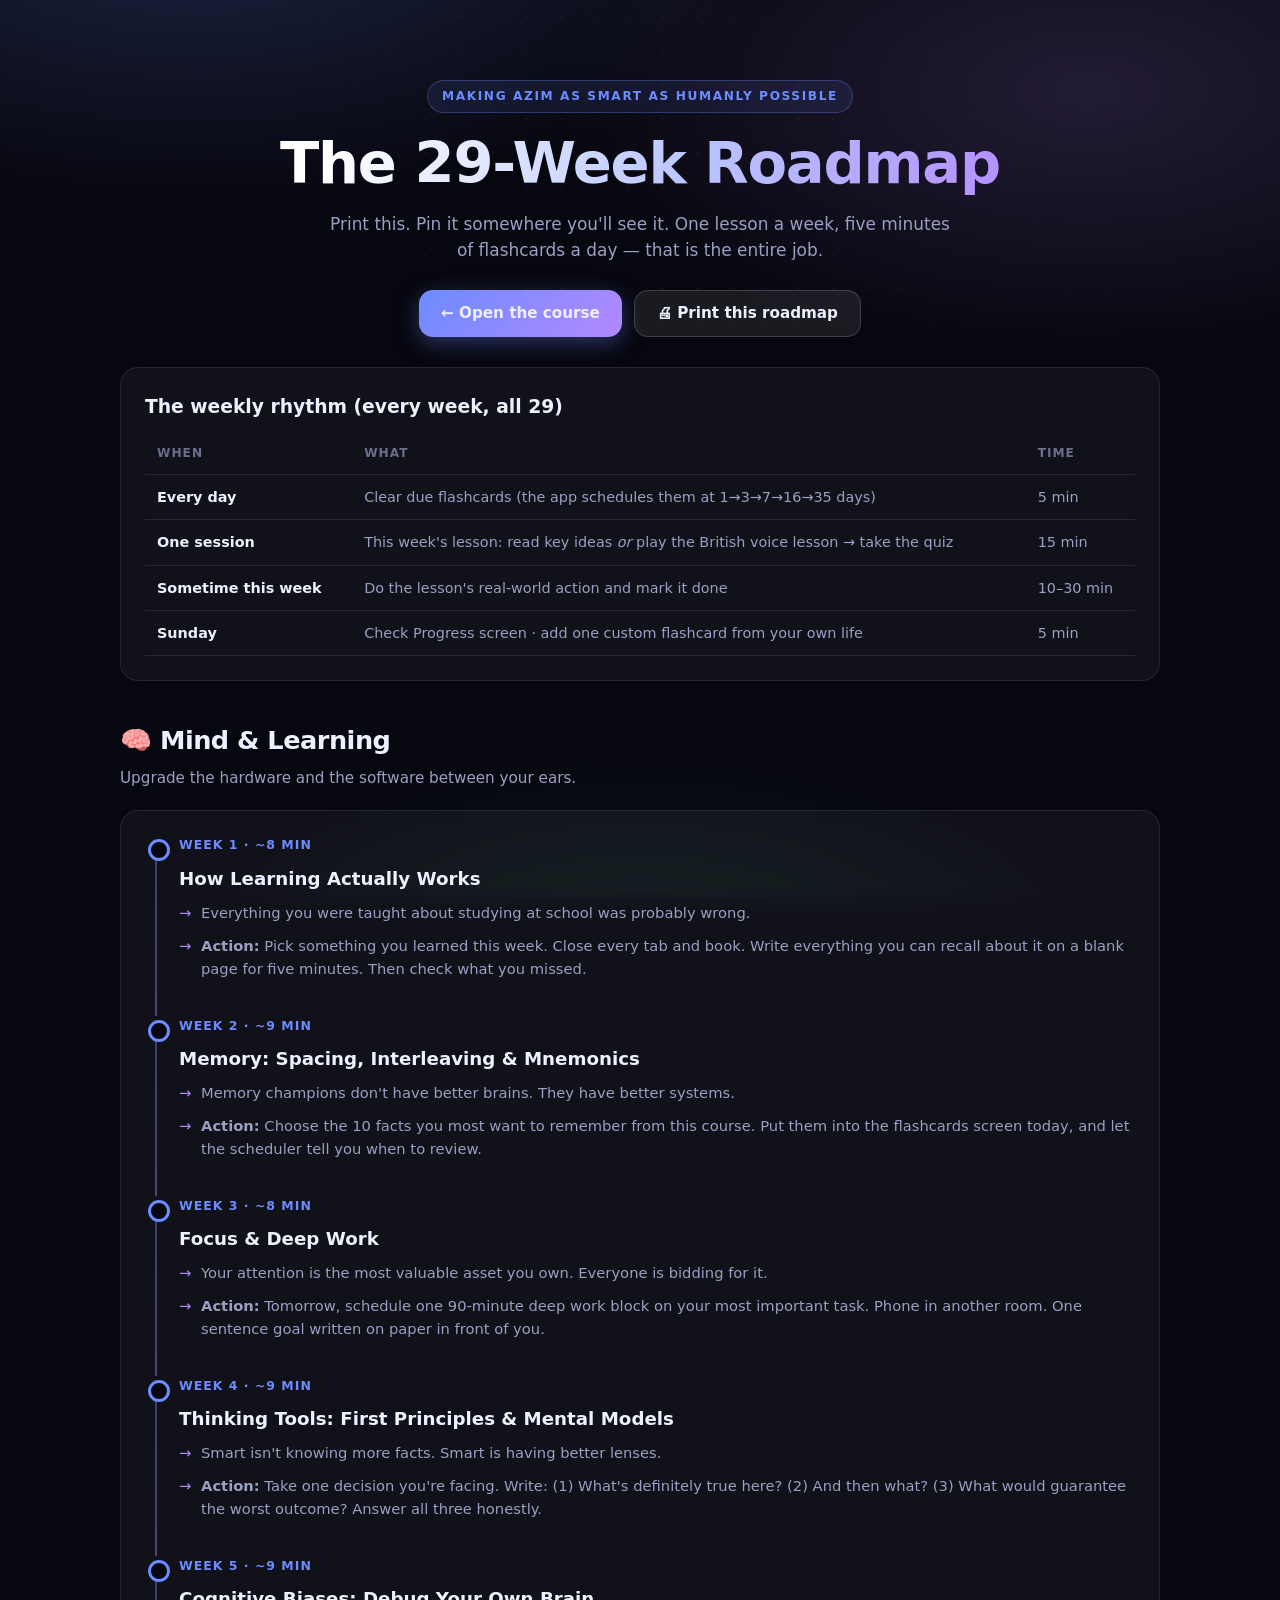
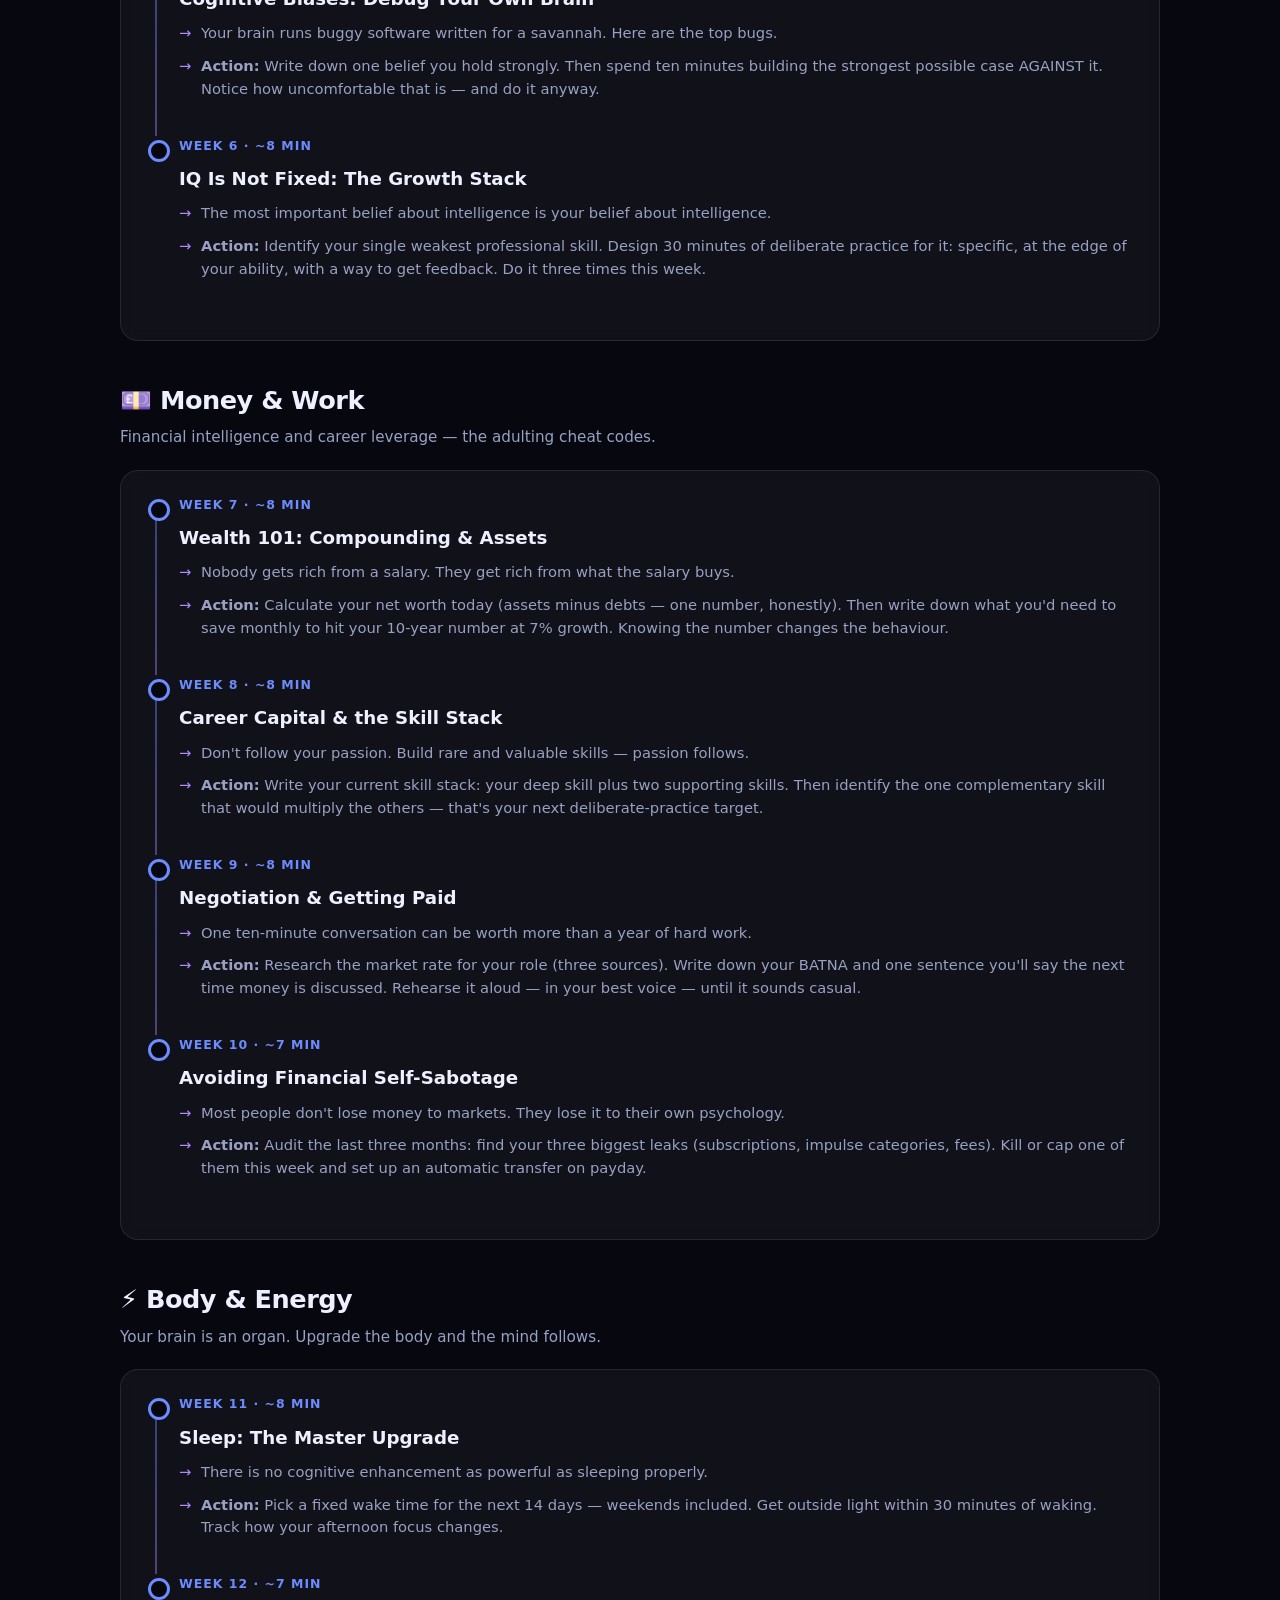
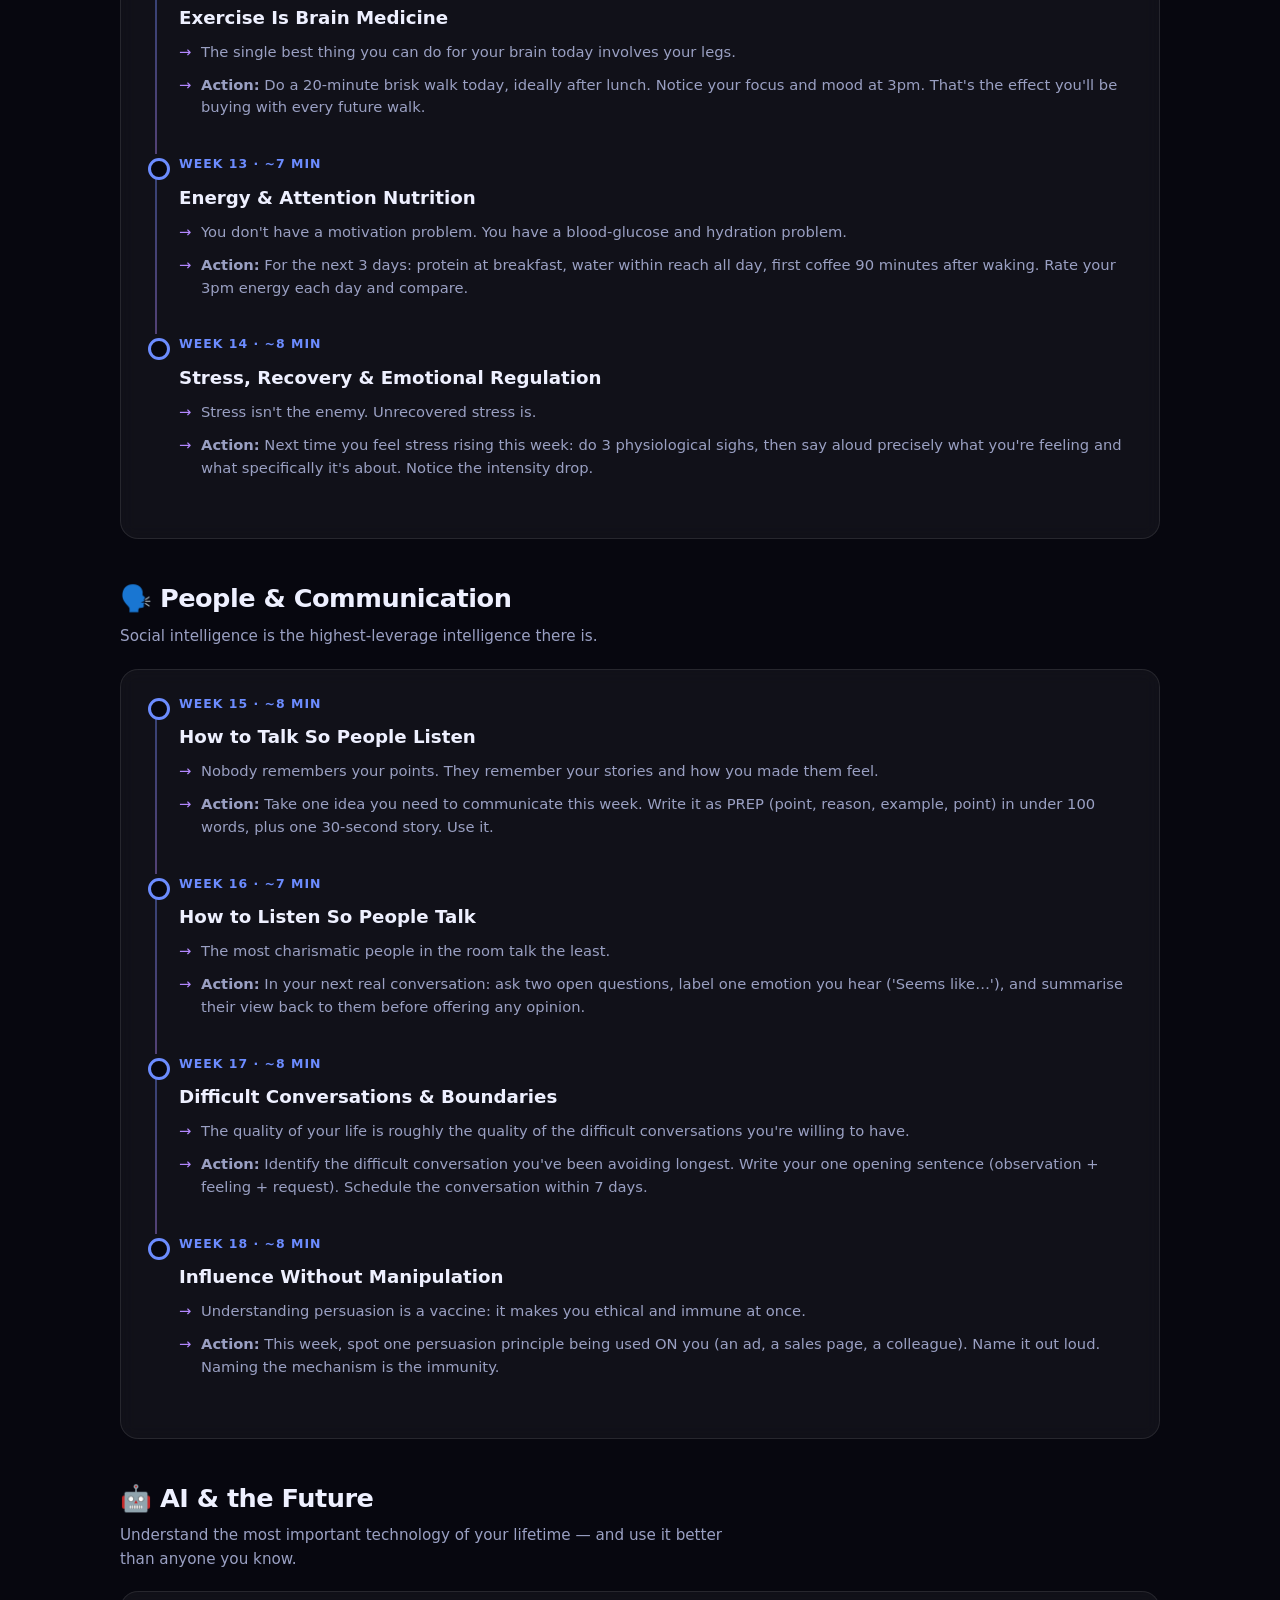
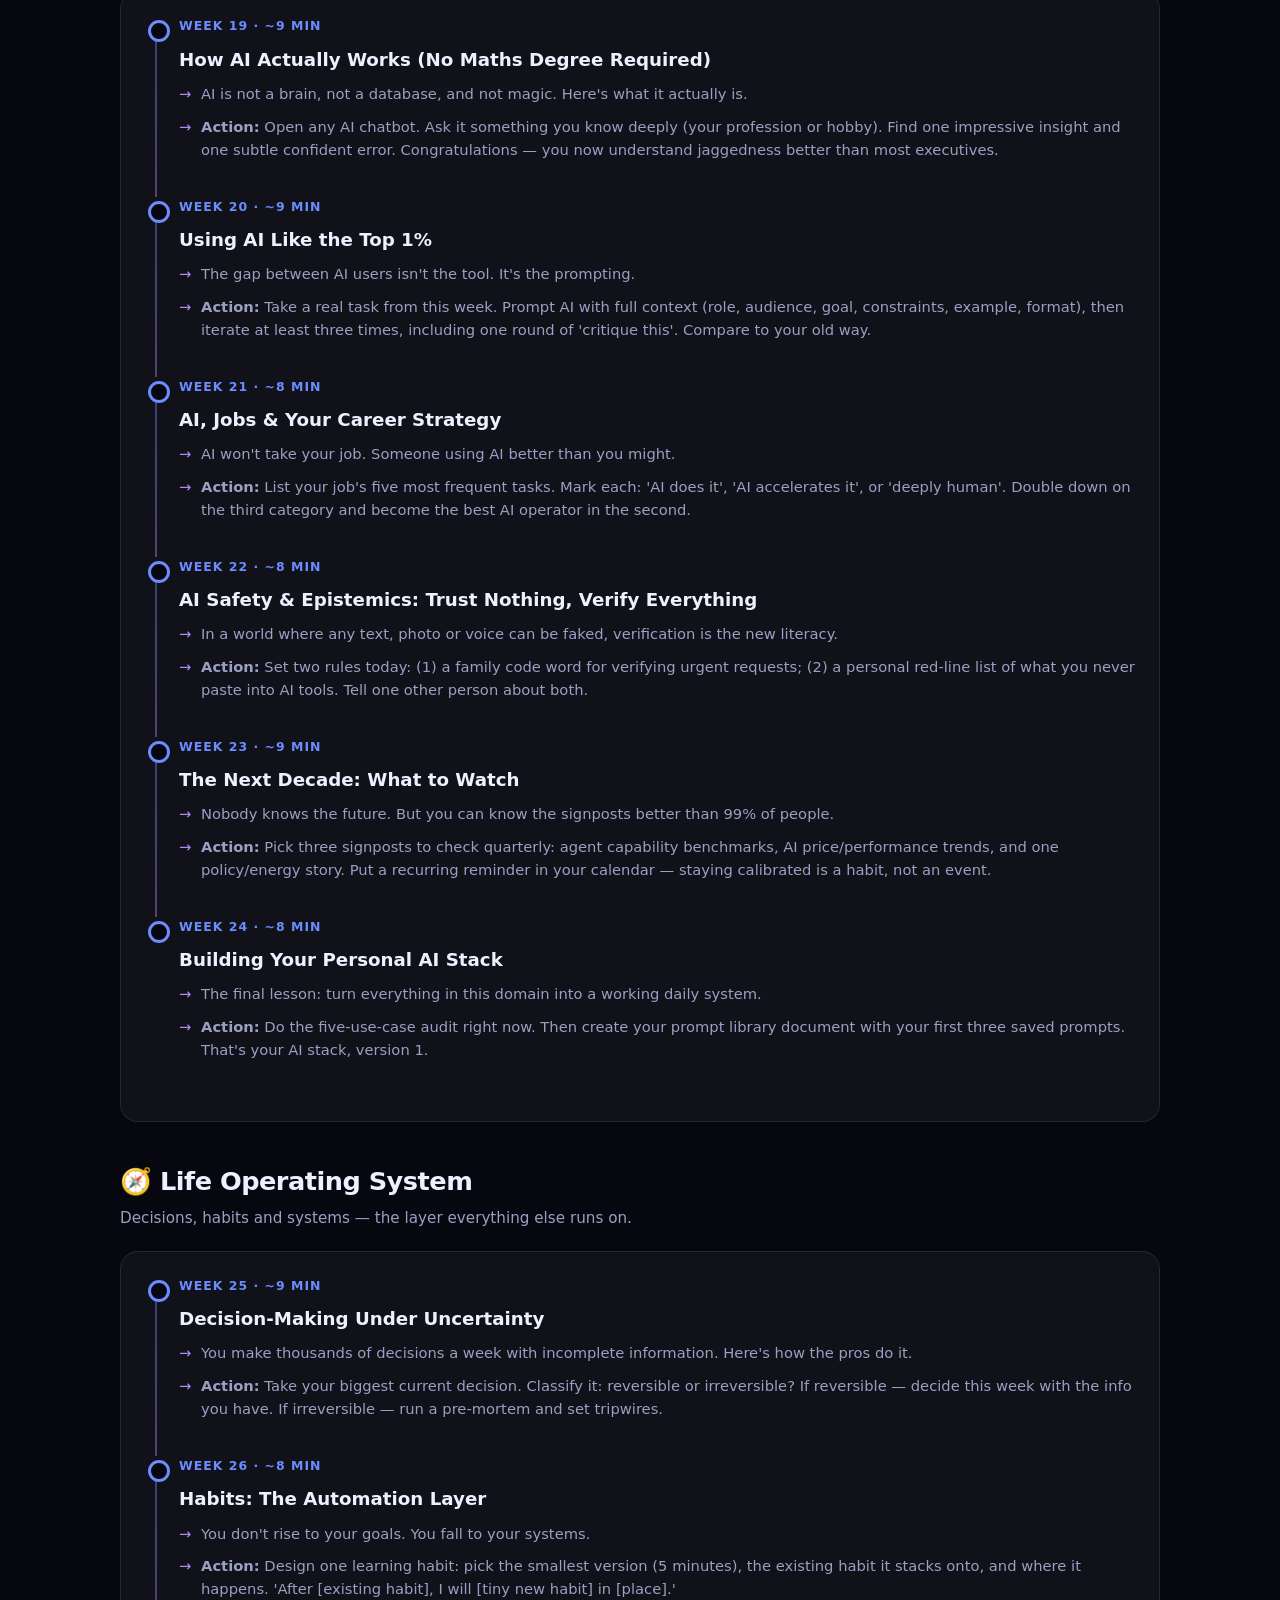
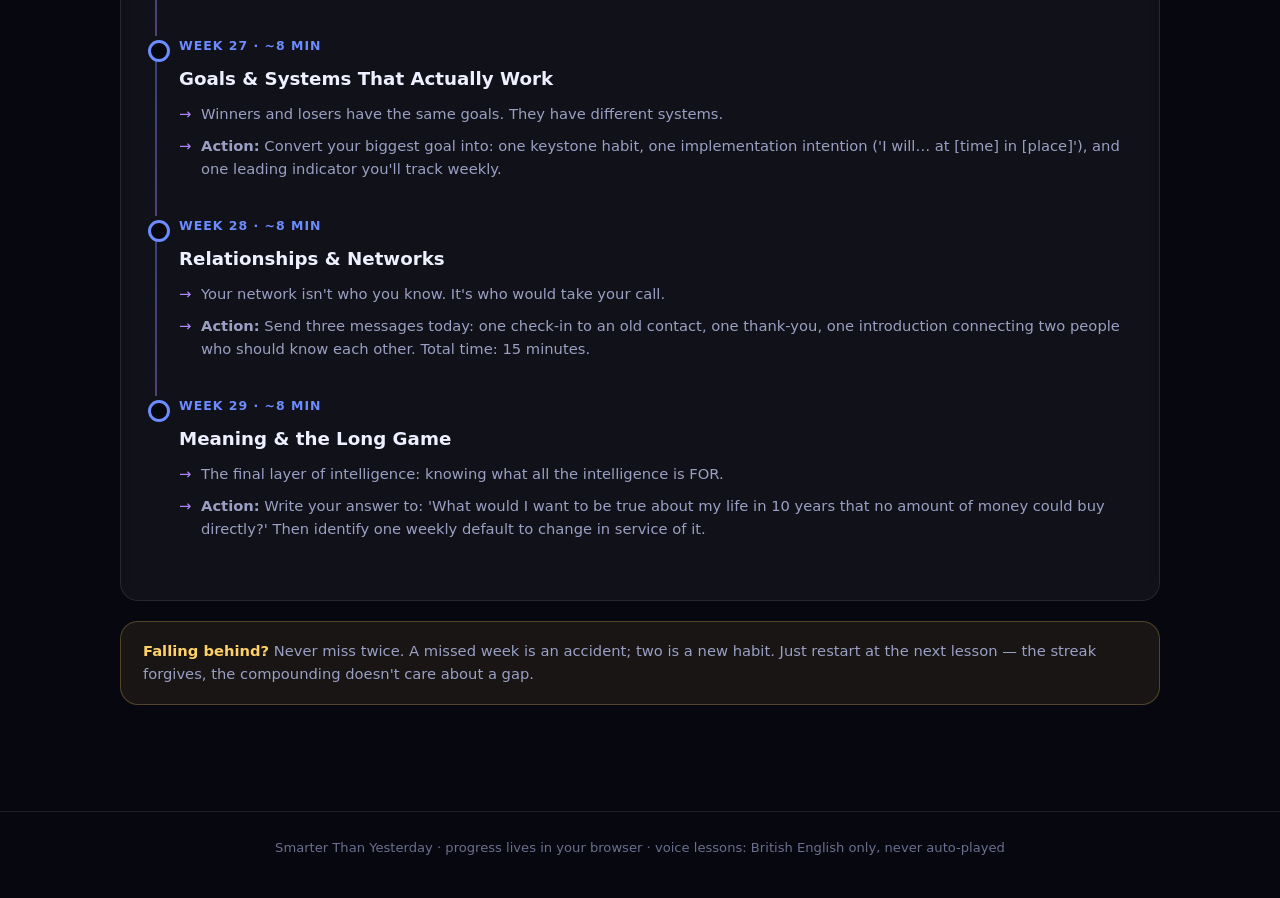
==== commit 8d8a8e8f: "Address code review: fix lesson counts in docs, wire deck-clear custom-card button, drop unused para" ====
--- a/roadmap.html
+++ b/roadmap.html
@@ -22,7 +22,7 @@
     </section>
 
     <div class="card mb">
-      <h3 style="margin-bottom:12px">The weekly rhythm (every week, all 24)</h3>
+      <h3 style="margin-bottom:12px">The weekly rhythm (every week, all 29)</h3>
       <table class="clean">
         <tr><th>When</th><th>What</th><th>Time</th></tr>
         <tr><td>Every day</td><td>Clear due flashcards (the app schedules them at 1→3→7→16→35 days)</td><td>5 min</td></tr>
